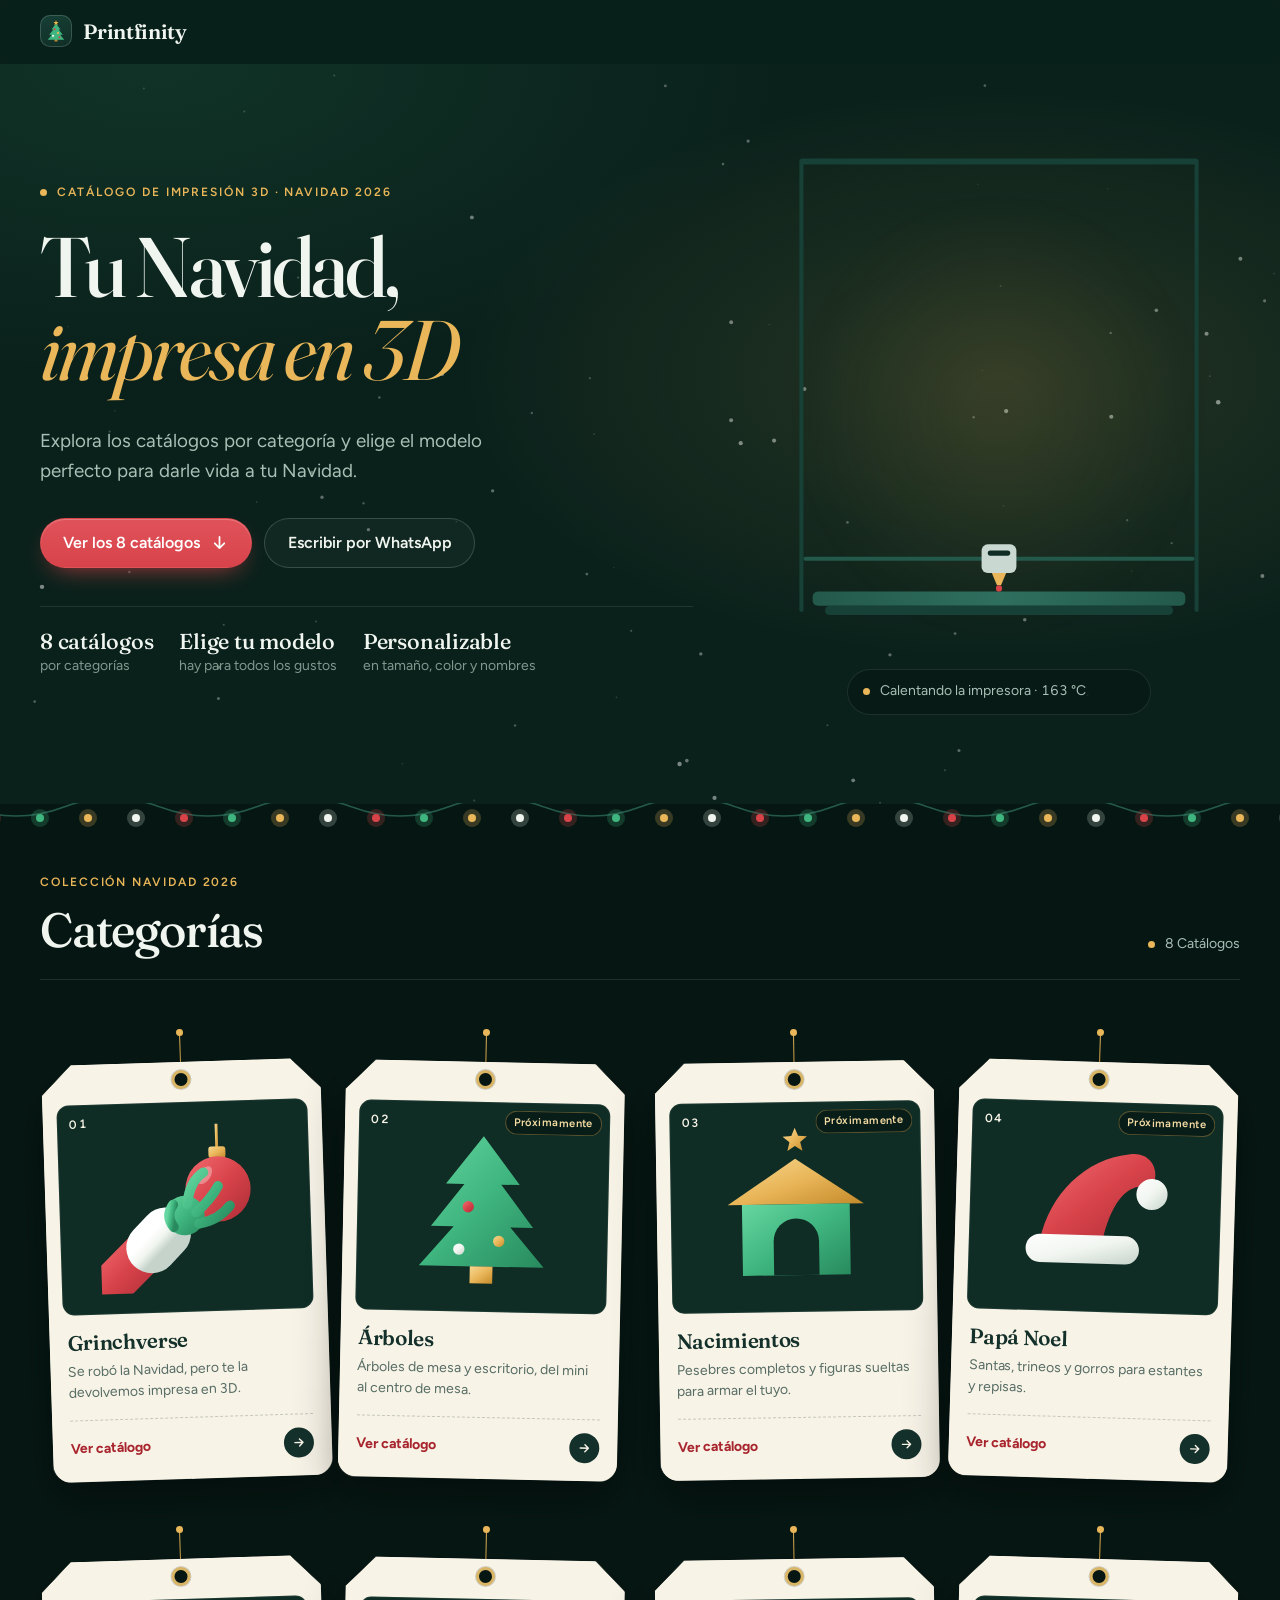
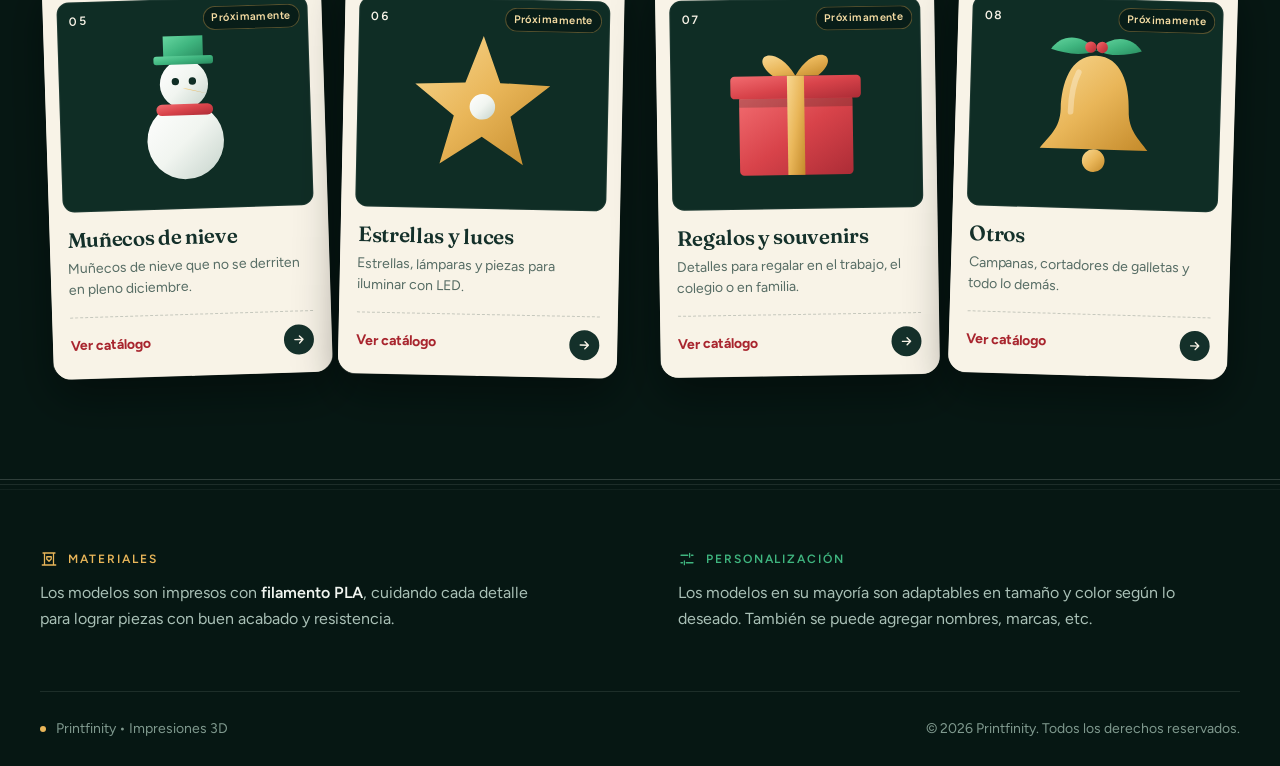
==== index.html @ e9f2b1a2 "Agrega la imagen para compartir el enlace Imagen de 1200x630 con el árbol impreso y "Catálogo 3D Nav" ====
<!DOCTYPE html>
<html lang="es">
<head>
<meta charset="utf-8">
<meta name="viewport" content="width=device-width, initial-scale=1">
<title>Printfinity · Catálogo 3D Navidad</title>
<meta name="description" content="Adornos, nacimientos y regalos navideños impresos en 3D. Explora los catálogos de Printfinity por categoría y cotiza por WhatsApp.">
<meta property="og:type" content="website">
<meta property="og:site_name" content="Printfinity">
<meta property="og:title" content="Printfinity · Catálogo 3D Navidad">
<meta property="og:description" content="Adornos, nacimientos y regalos navideños impresos en 3D. Mira los catálogos y cotiza por WhatsApp.">
<meta property="og:image" content="https://josecarlino.github.io/Printfinity-Navidad/assets/img/og-image.png">
<meta name="twitter:card" content="summary_large_image">
<meta name="theme-color" content="#0A211B">
<link rel="icon" href="assets/img/favicon.svg?v=2" type="image/svg+xml">
<link rel="preconnect" href="https://fonts.googleapis.com">
<link rel="preconnect" href="https://fonts.gstatic.com" crossorigin>
<link href="https://fonts.googleapis.com/css2?family=Figtree:wght@400;500;600;700&family=Fraunces:ital,opsz,wght@0,9..144,400..700;1,9..144,400..700&display=swap" rel="stylesheet">
<link rel="stylesheet" href="assets/css/styles.css?v=16">
</head>
<body>
<a class="skip" href="#catalogos">Saltar a los catálogos</a>

<header class="site-header" id="site-header">
  <div class="wrap">
    <a class="brand" href="index.html" aria-label="Printfinity, inicio">
      <span class="brand-mark"><svg viewBox="0 0 32 32" aria-hidden="true"><rect x="14" y="26.5" width="4" height="3.5" rx=".8" fill="#B98A35"/><path fill="#3FB57F" d="M16 6 22 14h-2.5l5.5 7h-3.5l5.5 6.5H5l5.5-6.5H7l5.5-7H10Z"/><circle cx="14.200" cy="13.600" r="1.400" fill="#D8434A"/><circle cx="18.600" cy="18.800" r="1.500" fill="#E9B659"/><circle cx="12" cy="22.400" r="1.500" fill="#F1F5F0"/><circle cx="20.600" cy="24.300" r="1.400" fill="#D8434A"/><polygon fill="#F2B544" points="16,1.600 16.880,3.990 19.420,4.090 17.430,5.660 18.120,8.110 16,6.700 13.880,8.110 14.570,5.660 12.580,4.090 15.120,3.990"/></svg></span>
      <span>Printfinity</span>
    </a>
  </div>
</header>

<main>
  <section class="hero">
    <canvas class="snow" id="snow" aria-hidden="true"></canvas>
    <div class="wrap hero-grid">
      <div class="hero-copy">
        <p class="eyebrow"><span class="dot"></span>Catálogo de Impresión 3D · Navidad 2026</p>
        <h1>Tu Navidad, <em>impresa en 3D</em></h1>
        <p class="lead">Explora los catálogos por categoría y elige el modelo perfecto para darle vida a tu Navidad.</p>
        <div class="actions">
          <a class="btn btn-primary" href="#catalogos"><span id="hero-cta">Ver los catálogos</span>
            <svg class="arrow" viewBox="0 0 24 24" aria-hidden="true"><path d="M12 5v14m-6-6 6 6 6-6" fill="none" stroke="currentColor" stroke-width="2.2" stroke-linecap="round" stroke-linejoin="round"/></svg>
          </a>
          <a class="btn btn-ghost" id="hero-whatsapp" href="#" target="_blank" rel="noopener">Escribir por WhatsApp</a>
        </div>
        <ul class="facts">
          <li><strong id="fact-count">8 catálogos</strong><span>por categorías</span></li>
          <li><strong>Elige tu modelo</strong><span>hay para todos los gustos</span></li>
          <li><strong>Personalizable</strong><span>en tamaño, color y nombres</span></li>
        </ul>
      </div>

      <figure class="printer" id="printer">
        <div class="printer-stage">
          <svg viewBox="0 0 420 500" aria-hidden="true" focusable="false">
            <defs>
              <clipPath id="print-clip"><rect id="print-mask" x="0" y="440" width="420" height="0"/></clipPath>
              <linearGradient id="bed" x1="0" x2="1"><stop offset="0" stop-color="#23594B"/><stop offset=".5" stop-color="#2F6F5E"/><stop offset="1" stop-color="#23594B"/></linearGradient>
            </defs>
            <!-- marco de la impresora -->
            <rect x="15" y="20" width="4" height="440" rx="2" fill="#174036"/>
            <rect x="401" y="20" width="4" height="440" rx="2" fill="#174036"/>
            <rect x="15" y="17" width="390" height="6" rx="3" fill="#174036"/>
            <!-- cama -->
            <rect x="28" y="440" width="364" height="14" rx="5" fill="url(#bed)"/>
            <rect x="40" y="454" width="340" height="9" rx="4.5" fill="#174036"/>
            <!-- pieza impresa -->
            <g clip-path="url(#print-clip)">
              <path d="M210 66 L290 172 H250 L322 272 H274 L352 382 H68 L146 272 H98 L170 172 H130 Z" fill="url(#pf-layers-green)"/>
              <rect x="186" y="382" width="48" height="58" fill="url(#pf-layers-gold)"/>
              <circle class="orn" cx="178" cy="214" r="11" fill="url(#pf-layers-red)"/>
              <circle class="orn" cx="246" cy="250" r="11" fill="url(#pf-layers-gold)"/>
              <circle class="orn" cx="150" cy="330" r="12" fill="url(#pf-layers-snow)"/>
              <circle class="orn" cx="268" cy="344" r="12" fill="url(#pf-layers-red)"/>
              <circle class="orn" cx="214" cy="306" r="10" fill="url(#pf-layers-gold)"/>
              <circle class="orn" cx="206" cy="146" r="9" fill="url(#pf-layers-snow)"/>
            </g>
            <!-- estrella final -->
            <polygon class="tree-star" fill="#E9B659" points="210,18 218.2,38.7 240.4,40.1 223.3,54.3 228.8,75.9 210,64 191.2,75.9 196.7,54.3 179.6,40.1 201.8,38.7"/>
            <!-- eje y cabezal -->
            <rect class="gantry" id="gantry" x="19" y="400" width="382" height="4" rx="2" fill="#23594B"/>
            <g class="nozzle" id="nozzle" transform="translate(210 440)">
              <rect x="-17" y="-46" width="34" height="28" rx="6" fill="#C9D9D1"/>
              <rect x="-11" y="-40" width="22" height="5" rx="2.5" fill="#0F2D25"/>
              <polygon points="-7,-18 7,-18 2,-6 -2,-6" fill="#E9B659"/>
              <circle cx="0" cy="-3" r="3" fill="#D8434A"/>
            </g>
          </svg>
        </div>
        <figcaption class="status">
          <span class="led"></span>
          <span id="print-status">Calentando la impresora…</span>
          <button class="replay" id="print-replay" type="button" aria-label="Volver a imprimir el árbol" title="Volver a imprimir" hidden>
            <svg viewBox="0 0 24 24" aria-hidden="true"><path d="M4 12a8 8 0 1 0 2.6-5.9M4 4v5h5" fill="none" stroke="currentColor" stroke-width="2.2" stroke-linecap="round" stroke-linejoin="round"/></svg>
          </button>
          <span class="bar" id="print-bar"></span>
        </figcaption>
      </figure>
    </div>
  </section>

  <section class="catalogs" id="catalogos" aria-labelledby="catalogos-title">
    <div class="garland" aria-hidden="true"></div>
    <div class="wrap">
      <div class="section-head">
        <div>
          <p class="eyebrow">Colección Navidad 2026</p>
          <h2 id="catalogos-title">Categorías</h2>
        </div>
        <p class="count"><span class="pulse"></span><span id="category-count">8 Catálogos</span></p>
      </div>
      <ul class="tags" id="category-grid"></ul>
    </div>
  </section>
</main>

<footer class="site-footer">
  <div class="wrap">
    <div class="footer-info">
      <div class="info">
        <p class="info-label">
          <svg viewBox="0 0 24 24" aria-hidden="true"><path d="M4 4h16M6 4v15m12-15v15M3 20h18M9 9h6v3l-3 3-3-3z" fill="none" stroke="currentColor" stroke-width="1.7" stroke-linecap="round" stroke-linejoin="round"/></svg>
          Materiales
        </p>
        <p>Los modelos son impresos con <strong>filamento PLA</strong>, cuidando cada detalle para lograr piezas con buen acabado y resistencia.</p>
      </div>
      <div class="info">
        <p class="info-label green">
          <svg viewBox="0 0 24 24" aria-hidden="true"><path d="M4 7h9m5 0h2M4 17h2m5 0h9M15.5 4.5v5M8.5 14.5v5" fill="none" stroke="currentColor" stroke-width="1.7" stroke-linecap="round"/></svg>
          Personalización
        </p>
        <p>Los modelos en su mayoría son adaptables en tamaño y color según lo deseado. También se puede agregar nombres, marcas, etc.</p>
      </div>
    </div>
    <div class="footer-base">
      <span>Printfinity • Impresiones 3D</span>
      <p>© 2026 Printfinity. Todos los derechos reservados.</p>
    </div>
  </div>
</footer>

<script src="assets/js/site-config.js?v=4"></script>
<script src="assets/js/categories.js?v=7"></script>
<script src="assets/js/art.js?v=12"></script>
<script src="assets/js/home.js?v=10"></script>
</body>
</html>
---- assets/css/styles.css ----
/* Printfinity Navidad: "capa por capa"
   Paleta: pino nocturno + papel de etiqueta + filamentos (rojo, verde, oro).
   Todos los colores y tipografías se cambian desde :root. */
:root {
  --night-950: #061713;
  --night-900: #0A211B;
  --night-800: #0F2D25;
  --night-700: #174036;
  --night-600: #23594B;
  --line: rgba(233, 242, 236, .10);
  --line-strong: rgba(233, 242, 236, .18);

  --snow: #F1F5F0;
  --snow-dim: #A9C0B6;
  --snow-mute: #7F998E;

  --paper: #F8F3E7;
  --paper-2: #EEE6D3;
  --ink: #14302A;
  --ink-soft: #566C64;

  --red: #D8434A;
  --red-deep: #A8252E;
  --green: #3FB57F;
  --gold: #E9B659;
  --gold-soft: #F6DDA4;
  --art-bg: var(--night-800);

  --font-display: "Fraunces", "Iowan Old Style", Georgia, serif;
  --font-body: "Figtree", "Segoe UI", system-ui, sans-serif;

  --step--2: .75rem;
  --step--1: .875rem;
  --step-0: 1rem;
  --step-1: 1.175rem;
  --step-2: 1.6rem;
  --step-3: 2.1rem;

  --wrap: 1200px;
  --gutter: clamp(1.15rem, 4vw, 2.5rem);
  --header-h: 64px;
  --ease-out: cubic-bezier(.2, .8, .2, 1);
  --ease-spring: cubic-bezier(.3, 1.45, .5, 1);
}

@view-transition { navigation: auto; }

*, *::before, *::after { box-sizing: border-box; }
html { scroll-behavior: smooth; scroll-padding-top: calc(var(--header-h) + 1rem); -webkit-text-size-adjust: 100%; }
body {
  margin: 0;
  min-height: 100vh;
  min-height: 100dvh;
  display: flex;
  flex-direction: column;
  background: var(--night-900);
  color: var(--snow);
  font-family: var(--font-body);
  font-size: var(--step-0);
  line-height: 1.6;
  -webkit-font-smoothing: antialiased;
  text-rendering: optimizeLegibility;
}
main { flex: 1; padding-top: var(--header-h); }
img, svg { display: block; max-width: 100%; }
a { color: inherit; }
h1, h2, h3, p { margin: 0; }
::selection { background: var(--gold); color: var(--night-950); }
:focus-visible { outline: 2px solid var(--gold); outline-offset: 3px; border-radius: 6px; }

.wrap { width: min(100% - 2 * var(--gutter), var(--wrap)); margin-inline: auto; }
.skip {
  position: fixed; left: 1rem; top: -4rem; z-index: 100;
  background: var(--gold); color: var(--night-950); font-weight: 700;
  padding: .6rem 1rem; border-radius: 10px; text-decoration: none; transition: top .2s;
}
.skip:focus { top: .75rem; }

.eyebrow {
  display: inline-flex; align-items: center; gap: .6rem;
  font-size: var(--step--2); font-weight: 600; letter-spacing: .16em; text-transform: uppercase;
  color: var(--gold);
}
.eyebrow .dot, .pulse {
  width: 7px; height: 7px; border-radius: 50%; background: var(--gold); flex: none;
  box-shadow: 0 0 0 0 rgba(233, 182, 89, .5); animation: pulse 2.4s ease-out infinite;
}
@keyframes pulse { to { box-shadow: 0 0 0 9px rgba(233, 182, 89, 0); } }

/* ---------- Cabecera ---------- */
.site-header {
  position: fixed; inset: 0 0 auto 0; z-index: 50; height: var(--header-h);
  background: rgba(10, 33, 27, .72);
  -webkit-backdrop-filter: blur(14px) saturate(1.3); backdrop-filter: blur(14px) saturate(1.3);
  border-bottom: 1px solid transparent;
  transition: border-color .3s, background-color .3s;
}
.site-header.scrolled { border-bottom-color: var(--line); background: rgba(6, 23, 19, .86); }
.site-header .wrap { height: 100%; display: flex; align-items: center; justify-content: space-between; }
.brand {
  display: inline-flex; align-items: center; gap: .7rem; text-decoration: none;
  font-family: var(--font-display); font-weight: 600; font-size: 1.3rem; letter-spacing: -.015em;
}
.brand-mark {
  width: 32px; height: 32px; display: grid; place-items: center; border-radius: 10px;
  background: linear-gradient(160deg, var(--night-700), var(--night-800));
  box-shadow: inset 0 0 0 1px var(--line-strong);
  transition: box-shadow .3s, transform .5s var(--ease-spring);
}
.brand-mark svg { width: 24px; height: 24px; }
.brand:hover .brand-mark { box-shadow: inset 0 0 0 1px rgba(233, 182, 89, .7), 0 0 18px rgba(233, 182, 89, .25); transform: rotate(-8deg) scale(1.06); }

/* ---------- Botones ---------- */
.btn {
  display: inline-flex; align-items: center; justify-content: center; gap: .6rem;
  min-height: 50px; padding: .8rem 1.4rem; border-radius: 999px;
  font: 600 var(--step-0)/1.1 var(--font-body); text-decoration: none; white-space: nowrap;
  border: 1px solid transparent; cursor: pointer;
  transition: transform .2s var(--ease-out), background-color .2s, border-color .2s, box-shadow .2s;
}
.btn:hover { transform: translateY(-2px); }
.btn:active { transform: translateY(0); }
.btn svg { width: 19px; height: 19px; flex: none; }
.btn-primary { background: linear-gradient(180deg, #E0525A, var(--red)); color: #fff; box-shadow: 0 10px 26px -12px rgba(216, 67, 74, .9), inset 0 1px 0 rgba(255, 255, 255, .22); }
.btn-primary:hover { background: linear-gradient(180deg, var(--red), var(--red-deep)); }
.btn-primary .arrow { transition: transform .2s var(--ease-out); }
.btn-primary:hover .arrow { transform: translateY(2px); }
.btn-ghost { border-color: var(--line-strong); color: var(--snow); background: rgba(255, 255, 255, .03); }
.btn-ghost:hover { border-color: rgba(233, 182, 89, .6); background: rgba(233, 182, 89, .07); }
.btn-whatsapp { background: var(--green); color: var(--night-950); box-shadow: 0 10px 26px -14px rgba(63, 181, 127, .9), inset 0 1px 0 rgba(255, 255, 255, .3); }
.btn-whatsapp:hover { background: #56C690; }

/* ---------- Portada ---------- */
.hero { position: relative; overflow: hidden; isolation: isolate; padding-block: clamp(2.5rem, 6vw, 5rem) clamp(3.5rem, 7vw, 6rem); }
.hero::before {
  content: ""; position: absolute; inset: 0; z-index: -2;
  background:
    radial-gradient(60% 55% at 78% 42%, rgba(233, 182, 89, .13), transparent 70%),
    radial-gradient(70% 60% at 12% 0%, rgba(63, 181, 127, .12), transparent 70%);
}
.snow { position: absolute; inset: 0; width: 100%; height: 100%; z-index: -1; pointer-events: none; }
.hero-grid { display: grid; grid-template-columns: 1.15fr .85fr; align-items: center; gap: clamp(2rem, 5vw, 4rem); }
.hero-copy > * { animation: rise .9s var(--ease-out) both; }
.hero-copy > :nth-child(2) { animation-delay: .08s; }
.hero-copy > :nth-child(3) { animation-delay: .16s; }
.hero-copy > :nth-child(4) { animation-delay: .24s; }
.hero-copy > :nth-child(5) { animation-delay: .32s; }
@keyframes rise { from { opacity: 0; transform: translateY(18px); } }

.hero h1 {
  margin: 1.4rem 0 1.5rem;
  font-family: var(--font-display); font-weight: 500;
  font-size: clamp(2.9rem, 6.6vw, 5.4rem); line-height: .98; letter-spacing: -.035em;
  font-variation-settings: "opsz" 144;
  text-wrap: balance;
}
/* Segunda línea del titular, en dorado liso. */
.hero h1 em {
  display: block; font-style: italic; font-weight: 400; letter-spacing: -.03em;
  padding: 0 .1em .12em 0;
  color: var(--gold);
}
.hero .lead { font-size: var(--step-1); line-height: 1.6; color: var(--snow-dim); max-width: 40ch; margin-bottom: 2rem; }
.hero .actions { display: flex; flex-wrap: wrap; gap: .75rem; }
.facts {
  list-style: none; margin: 2.4rem 0 0; padding: 1.4rem 0 0; border-top: 1px solid var(--line);
  display: flex; flex-wrap: wrap; gap: .9rem clamp(1rem, 2vw, 2.2rem);
}
.facts li { display: flex; flex-direction: column; gap: .1rem; }
.facts strong { font-family: var(--font-display); font-weight: 500; font-size: 1.35rem; line-height: 1.1; letter-spacing: -.01em; }
.facts span { font-size: var(--step--1); color: var(--snow-mute); }

.printer { position: relative; width: 100%; max-width: 430px; margin: 0; justify-self: center; animation: rise 1s .2s var(--ease-out) both; }
.printer-stage { position: relative; }
.printer-stage::before {
  content: ""; position: absolute; inset: 12% 4% 4%; z-index: -1; border-radius: 50%;
  background: radial-gradient(closest-side, rgba(233, 182, 89, .2), transparent);
  filter: blur(26px); opacity: .5; transition: opacity 1s;
}
.printer.done .printer-stage::before { opacity: 1; }
.printer svg { width: 100%; height: auto; overflow: visible; }
.printer .tree-star { opacity: 0; transform-origin: 210px 48px; transform: scale(.3) rotate(-40deg); transition: opacity .5s, transform .8s var(--ease-spring); }
.printer.done .tree-star { opacity: 1; transform: none; filter: drop-shadow(0 0 14px rgba(233, 182, 89, .75)); }
.printer .nozzle, .printer .gantry { transition: opacity .45s; }
.printer.done .nozzle, .printer.done .gantry { opacity: 0; }
.printer.done .orn { animation: twinkle .9s ease-in-out infinite alternate; }
.printer.done .orn:nth-of-type(2n) { animation-delay: -.45s; }
.printer.done .orn:nth-of-type(3n) { animation-delay: -1.2s; animation-duration: 1.2s; }
@keyframes twinkle { from { opacity: .22; } to { opacity: 1; } }
/* Calentando: luz ámbar y punta del cabezal encendiéndose */
.printer.heating .status .led { background: var(--gold); animation-duration: .4s; }
.printer.heating .nozzle circle { animation: heat .45s ease-in-out infinite alternate; }
@keyframes heat { from { r: 2.5px; opacity: .5; } to { r: 5px; opacity: 1; filter: drop-shadow(0 0 6px #FF7A4D); } }

.status {
  position: relative; overflow: hidden;
  display: flex; align-items: center; gap: .65rem;
  /* Tamaño fijo: no cambia entre calentar, imprimir y terminar. */
  width: 304px; max-width: calc(100vw - 2 * var(--gutter)); height: 46px; padding: 0 .5rem 0 1rem;
  left: 50%; transform: translateX(-50%); margin: 1rem 0 0; /* centrado aunque la impresora sea más angosta */
  white-space: nowrap; border-radius: 999px;
  background: rgba(6, 23, 19, .6); box-shadow: inset 0 0 0 1px var(--line);
  font-size: var(--step--1); color: var(--snow-dim); font-variant-numeric: tabular-nums;
}
.status .led { width: 7px; height: 7px; border-radius: 50%; background: var(--red); flex: none; animation: twinkle .7s ease-in-out infinite alternate; }
.printer.done .status .led { background: var(--green); animation: none; }
.status .bar { position: absolute; left: 0; bottom: 0; height: 2px; width: 0; background: linear-gradient(90deg, var(--green), var(--gold)); }
.printer.done .status .bar { opacity: 0; transition: opacity .6s; }
.status #print-status { flex: 1; min-width: 0; overflow: hidden; text-overflow: ellipsis; }
.replay {
  display: grid; place-items: center; width: 30px; height: 30px; flex: none; padding: 0;
  border: 0; border-radius: 50%; cursor: pointer; color: var(--snow);
  background: var(--night-700); transition: background-color .2s, transform .5s var(--ease-out);
}
.replay:hover { background: var(--night-600); transform: rotate(-180deg); }
.replay svg { width: 15px; height: 15px; }
/* Oculto pero ocupando su sitio, para que el cuadro no cambie de tamaño. */
.replay[hidden] { display: grid; visibility: hidden; }

/* ---------- Guirnalda de luces ---------- */
.garland {
  position: absolute; left: 0; right: 0; top: -1px; height: 28px; pointer-events: none;
  background: url("data:image/svg+xml,%3Csvg xmlns='http://www.w3.org/2000/svg' width='192' height='28'%3E%3Cpath d='M0 4Q48 22 96 4T192 4' fill='none' stroke='%2323594B' stroke-width='1.5'/%3E%3C/svg%3E") repeat-x center top / 192px 28px;
}
.garland::before, .garland::after { content: ""; position: absolute; inset: 0; animation: twinkle 1.3s ease-in-out infinite alternate; }
.garland::before { background: url("data:image/svg+xml,%3Csvg xmlns='http://www.w3.org/2000/svg' width='192' height='28'%3E%3Ccircle cx='24' cy='15' r='9' fill='%23D8434A' opacity='.22'/%3E%3Ccircle cx='24' cy='15' r='4' fill='%23D8434A'/%3E%3Ccircle cx='120' cy='15' r='9' fill='%23E9B659' opacity='.22'/%3E%3Ccircle cx='120' cy='15' r='4' fill='%23E9B659'/%3E%3C/svg%3E") repeat-x center top / 192px 28px; }
.garland::after { animation-delay: -1.3s; animation-direction: alternate-reverse; background: url("data:image/svg+xml,%3Csvg xmlns='http://www.w3.org/2000/svg' width='192' height='28'%3E%3Ccircle cx='72' cy='15' r='9' fill='%233FB57F' opacity='.22'/%3E%3Ccircle cx='72' cy='15' r='4' fill='%233FB57F'/%3E%3Ccircle cx='168' cy='15' r='9' fill='%23F1F5F0' opacity='.2'/%3E%3Ccircle cx='168' cy='15' r='4' fill='%23F1F5F0'/%3E%3C/svg%3E") repeat-x center top / 192px 28px; }

/* ---------- Catálogos (etiquetas de regalo) ---------- */
.catalogs { position: relative; background: var(--night-950); padding-block: clamp(3rem, 5vw, 4rem) clamp(4.5rem, 8vw, 7rem); }
.section-head {
  display: flex; flex-wrap: wrap; align-items: end; justify-content: space-between; gap: 1rem 2rem;
  padding-bottom: 1.5rem; margin-bottom: clamp(2.2rem, 4vw, 3.2rem); border-bottom: 1px solid var(--line);
}
.section-head h2, .band h2, .others h2 { font-family: var(--font-display); font-weight: 500; letter-spacing: -.025em; line-height: 1.05; }
.section-head h2 { margin-top: .7rem; font-size: clamp(2rem, 4.4vw, 3rem); }
.section-head h2 em { font-style: italic; font-weight: 400; color: var(--gold); }
.count { display: inline-flex; align-items: center; gap: .6rem; font-size: var(--step--1); color: var(--snow-dim); }

.tags { list-style: none; margin: 0; padding: 0; display: grid; grid-template-columns: repeat(4, minmax(0, 1fr)); gap: 3.2rem 1.75rem; }
.tags > li { display: flex; }
.reveal { opacity: 0; transform: translateY(26px); transition: opacity .7s var(--ease-out), transform .7s var(--ease-out); transition-delay: calc(var(--i, 0) * 70ms); }
.reveal.in { opacity: 1; transform: none; }

@property --tilt { syntax: "<angle>"; inherits: false; initial-value: 0deg; }
@property --drop { syntax: "<length>"; inherits: false; initial-value: 0px; }
@property --zoom { syntax: "<number>"; inherits: false; initial-value: 1; }
@property --nudge { syntax: "<length>"; inherits: false; initial-value: 0px; }
@property --sy { syntax: "<length>"; inherits: false; initial-value: 18px; }
@property --sb { syntax: "<length>"; inherits: false; initial-value: 22px; }
@property --sa { syntax: "<number>"; inherits: false; initial-value: .38; }
.tag {
  position: relative; display: flex; flex-direction: column; width: 100%;
  padding-top: 30px; text-decoration: none; color: var(--ink);
  transform-origin: 50% 0; transform: translateY(var(--drop)) rotate(var(--tilt));
  /* Se animan las variables y no "transform": así el navegador redibuja el texto en cada
     cuadro y las letras se mantienen nítidas mientras la etiqueta se endereza. */
  transition: --tilt .5s var(--ease-spring), --drop .5s var(--ease-spring);
}
.tags > li:nth-child(4n+1) .tag { --tilt: -1.8deg; }
.tags > li:nth-child(4n+2) .tag { --tilt: 1.2deg; }
.tags > li:nth-child(4n+3) .tag { --tilt: -.9deg; }
.tags > li:nth-child(4n+4) .tag { --tilt: 1.7deg; }
.tags > li:nth-child(n) .tag:hover, .tags > li:nth-child(n) .tag:focus-visible { --tilt: 0deg; --drop: 6px; }
.tag:hover .tag-body::after, .tag:focus-visible .tag-body::after { --sy: 28px; --sb: 30px; --sa: .5; }
.tag:focus-visible { outline-offset: 8px; border-radius: 16px; }
/* Hilo dorado y nudo */
.tag::before { content: ""; position: absolute; top: 0; left: 50%; width: 1.5px; height: 46px; margin-left: -.75px; background: linear-gradient(var(--gold), #B98A35); }
.tag::after { content: ""; position: absolute; top: -3px; left: 50%; width: 7px; height: 7px; margin-left: -3.5px; border-radius: 50%; background: var(--gold); }
.tag-body {
  position: relative; flex: 1; display: flex; flex-direction: column;
  padding: 2.5rem .9rem 1.1rem; border-radius: 0 0 18px 18px;
  background:
    linear-gradient(135deg, transparent 21px, var(--paper) 21.5px) left / 50.5% 100% no-repeat,
    linear-gradient(225deg, transparent 21px, var(--paper) 21.5px) right / 50.5% 100% no-repeat;
}
/* Sombra: va en una copia de la silueta detrás de la etiqueta. Si el filtro estuviera en la
   etiqueta misma, el navegador la convertiría en imagen y el texto inclinado se vería borroso. */
.tag-body::after {
  content: ""; position: absolute; inset: 0; z-index: -1; border-radius: inherit; background: inherit;
  filter: drop-shadow(0 var(--sy) var(--sb) rgba(0, 0, 0, var(--sa))); transition: --sy .4s, --sb .4s, --sa .4s;
}
/* Ojal */
.tag-body::before {
  content: ""; position: absolute; top: 11px; left: 50%; width: 13px; height: 13px; margin-left: -6.5px; border-radius: 50%;
  background: var(--night-950); box-shadow: 0 0 0 3px #D9B565, 0 0 0 4px rgba(20, 48, 42, .18);
}
.tag-art {
  position: relative; display: grid; place-items: center; overflow: hidden;
  aspect-ratio: 1 / .84; border-radius: 12px; background: var(--art-bg);
  box-shadow: inset 0 0 0 1px rgba(255, 255, 255, .06);
}
.tag-art .art { width: 68%; height: auto; transform: scale(var(--zoom)); transition: --zoom .6s var(--ease-spring); }
.tag-art .cover-img { width: 100%; height: 100%; object-fit: cover; transform: scale(var(--zoom)); transition: --zoom .6s var(--ease-out); }
.tag:hover .tag-art .art, .tag:hover .tag-art .cover-img { --zoom: 1.07; }
.tag-num { position: absolute; top: .6rem; left: .75rem; font-size: var(--step--2); font-weight: 600; letter-spacing: .1em; color: var(--paper); font-variant-numeric: tabular-nums; }
.badge {
  position: absolute; top: .5rem; right: .5rem; padding: .2rem .55rem; border-radius: 999px;
  font-size: .6875rem; font-weight: 600; letter-spacing: .04em;
  color: var(--gold-soft); background: rgba(6, 23, 19, .7); box-shadow: inset 0 0 0 1px rgba(233, 182, 89, .35);
}
.tag h3 { margin: 1rem .2rem .35rem; font-family: var(--font-display); font-weight: 600; font-size: 1.3rem; line-height: 1.15; letter-spacing: -.015em; }
.tag p { margin: 0 .2rem 1.1rem; font-size: var(--step--1); line-height: 1.5; color: var(--ink-soft); }
.go {
  margin: auto .2rem 0; padding-top: .8rem; border-top: 1px dashed rgba(20, 48, 42, .22);
  display: flex; align-items: center; justify-content: space-between; gap: .5rem;
  font-size: var(--step--1); font-weight: 700; color: var(--red-deep);
}
.go i { display: grid; place-items: center; width: 30px; height: 30px; border-radius: 50%; background: var(--ink); color: var(--paper); transform: translateX(var(--nudge)); transition: background-color .25s, --nudge .35s var(--ease-out); }
.go svg { width: 14px; height: 14px; }
.tag:hover .go i { background: var(--red); --nudge: 3px; }

/* ---------- Página de catálogo ---------- */
.cat-hero { position: relative; isolation: isolate; padding-block: clamp(1.4rem, 2.6vw, 2rem) clamp(1.1rem, 2vw, 1.5rem); }
.cat-hero::before { content: ""; position: absolute; inset: 0; z-index: -1; background: radial-gradient(55% 90% at 85% 0%, rgba(233, 182, 89, .1), transparent 70%), radial-gradient(60% 90% at 5% 0%, rgba(63, 181, 127, .1), transparent 70%); }
.back {
  display: inline-flex; align-items: center; gap: .5rem; min-height: 40px; flex: none; padding: .3rem .95rem .3rem .6rem;
  border-radius: 999px; box-shadow: inset 0 0 0 1px var(--line); text-decoration: none;
  color: var(--snow-dim); font-weight: 600; font-size: var(--step--1); transition: color .2s, box-shadow .2s;
}
.back:hover { color: var(--snow); box-shadow: inset 0 0 0 1px rgba(233, 182, 89, .55); }
.back svg { width: 16px; height: 16px; transition: transform .25s var(--ease-out); }
.back:hover svg { transform: translateX(-3px); }
.cat-intro { display: flex; flex-wrap: wrap; align-items: flex-end; justify-content: space-between; gap: .9rem 2rem; }
.cat-intro h1 { margin: 0 0 .4rem; font-family: var(--font-display); font-weight: 500; font-size: clamp(1.6rem, 3vw, 2.1rem); line-height: 1.1; letter-spacing: -.02em; text-wrap: balance; }
.cat-intro h1 em { font-style: italic; font-weight: 400; color: var(--gold); }
.cat-intro p { color: var(--snow-dim); font-size: var(--step-0); max-width: 60ch; }

.viewer { padding-bottom: clamp(2.5rem, 5vw, 4rem); }
.frame {
  --art-bg: var(--night-800);
  position: relative; overflow: hidden; border-radius: 20px; background: var(--night-800);
  box-shadow: 0 0 0 1px var(--line-strong), 0 40px 80px -40px rgba(0, 0, 0, .8);
}
.frame iframe { position: absolute; inset: 0; width: 100%; height: 100%; border: 0; }
.frame .loading {
  position: absolute; inset: 0; z-index: 1; display: grid; place-items: center;
  color: var(--snow-dim); font-weight: 600; font-size: var(--step--1);
  background: repeating-linear-gradient(to top, var(--night-700) 0 3px, transparent 3px 6px) bottom / 100% 0 no-repeat, var(--night-800);
  animation: fill-layers 2.4s steps(40) infinite; transition: opacity .3s;
}
.frame .loading span { padding: .5rem 1rem; border-radius: 999px; background: rgba(6, 23, 19, .8); }
@keyframes fill-layers { to { background-size: 100% 100%, auto; } }
.frame.is-empty { aspect-ratio: auto !important; min-height: clamp(340px, 46vw, 540px); display: grid; place-items: center; background: radial-gradient(60% 70% at 50% 40%, var(--night-700), var(--night-800)); }
.frame.is-empty::before { content: ""; position: absolute; inset: 0; background: repeating-linear-gradient(to bottom, rgba(255, 255, 255, .03) 0 1px, transparent 1px 7px); }
.frame.is-empty { --art-bg: #133A30; }
.empty { position: relative; display: grid; justify-items: center; gap: .7rem; text-align: center; padding: 2.5rem 1.5rem; }
.empty .art { width: 104px; margin-bottom: .4rem; }
.empty strong { font-family: var(--font-display); font-weight: 500; font-size: var(--step-2); line-height: 1.1; letter-spacing: -.02em; }
.empty span { color: var(--snow-dim); max-width: 40ch; }
.credit { margin-top: .9rem; font-size: var(--step--1); color: var(--snow-mute); }
.credit a { color: var(--snow-dim); text-underline-offset: 3px; }
.credit a:hover { color: var(--gold); }

.band {
  margin-top: clamp(1.75rem, 4vw, 2.75rem); padding: clamp(.95rem, 1.8vw, 1.2rem) clamp(1.1rem, 2.4vw, 1.6rem);
  display: flex; flex-wrap: wrap; align-items: center; justify-content: space-between; gap: 1.25rem 2rem;
  border-radius: 16px; background: linear-gradient(120deg, rgba(23, 64, 54, .75), rgba(15, 45, 37, .75));
  box-shadow: inset 0 0 0 1px var(--line);
}
.band > div { flex: 1 1 320px; }
.band h2 { font-size: 1.25rem; margin-bottom: .25rem; }
.band p { color: var(--snow-dim); font-size: var(--step--1); }
.band .btn { min-height: 42px; padding: .55rem 1.1rem; font-size: var(--step--1); }
.band .btn svg { width: 17px; height: 17px; }

.others { position: relative; background: var(--night-950); padding-block: clamp(4rem, 7vw, 5.5rem) clamp(3.5rem, 6vw, 5rem); }
.others h2 { display: flex; align-items: center; gap: .7rem; font-size: clamp(1.6rem, 3.2vw, 2.1rem); margin-bottom: 2.2rem; }
.mini-tags { grid-template-columns: repeat(7, minmax(0, 1fr)); gap: 2rem 1rem; }
.mini-tags .tag { padding-top: 22px; }
.mini-tags .tag .tag-body::after { --sy: 12px; --sb: 14px; --sa: .4; }
.mini-tags .tag::before { height: 32px; }
.mini-tags .tag-body { padding: 1.75rem .55rem .85rem; border-radius: 0 0 14px 14px; background: linear-gradient(135deg, transparent 15px, var(--paper) 15.5px) left / 50.5% 100% no-repeat, linear-gradient(225deg, transparent 15px, var(--paper) 15.5px) right / 50.5% 100% no-repeat; }
.mini-tags .tag-body::before { top: 7px; width: 9px; height: 9px; margin-left: -4.5px; box-shadow: 0 0 0 2px #D9B565; }
.mini-tags .tag-art { border-radius: 9px; aspect-ratio: 1; }
.mini-tags h3 { margin: .65rem 0 0; font-size: .95rem; text-align: center; text-wrap: balance; }

.not-found { padding-block: clamp(4rem, 10vw, 7rem); text-align: center; }
.not-found h1 { font-family: var(--font-display); font-weight: 500; font-size: clamp(2rem, 5vw, 3rem); letter-spacing: -.025em; margin-bottom: .8rem; }
.not-found p { color: var(--snow-dim); margin: 0 auto 1.8rem; max-width: 44ch; }

/* ---------- Pie ---------- */
.site-footer { position: relative; background: var(--night-950); color: var(--snow-dim); }
/* Tres capas de filamento como remate superior */
.site-footer::before {
  content: ""; display: block; height: 11px;
  background: linear-gradient(var(--line-strong), var(--line-strong)) 0 0 / 100% 1px no-repeat, linear-gradient(var(--line), var(--line)) 0 5px / 100% 1px no-repeat, linear-gradient(rgba(233, 242, 236, .05), rgba(233, 242, 236, .05)) 0 10px / 100% 1px no-repeat;
}
.footer-info { display: grid; grid-template-columns: repeat(2, minmax(0, 1fr)); gap: 2rem clamp(2rem, 6vw, 5rem); padding-block: clamp(2.5rem, 5vw, 3.75rem); border-bottom: 1px solid var(--line); }
.info-label { display: flex; align-items: center; gap: .6rem; margin-bottom: .7rem; font-size: var(--step--2); font-weight: 600; letter-spacing: .16em; text-transform: uppercase; color: var(--gold); }
.info-label.green { color: var(--green); }
.info-label svg { width: 18px; height: 18px; }
.info p:last-child { max-width: 52ch; }
.info strong { color: var(--snow); font-weight: 600; }
.footer-base { display: flex; flex-wrap: wrap; align-items: center; justify-content: space-between; gap: .6rem 2rem; padding-block: 1.6rem; font-size: var(--step--1); color: var(--snow-mute); }
.site-footer.slim .footer-base { padding-block: 2.4rem; }
.footer-base span { display: inline-flex; align-items: center; gap: .6rem; }
.footer-base span::before { content: ""; width: 6px; height: 6px; border-radius: 50%; background: var(--gold); }

/* ---------- Responsivo ---------- */
@media (max-width: 1080px) {
  /* "Otros catálogos" pasa a carrusel deslizable */
  .mini-tags {
    display: flex; gap: 1rem; overflow-x: auto; scroll-snap-type: x proximity; scrollbar-width: none;
    margin-inline: calc(-1 * var(--gutter)); padding: .5rem var(--gutter) 2rem; scroll-padding-inline: var(--gutter);
  }
  .mini-tags::-webkit-scrollbar { display: none; }
  .mini-tags > li { flex: 0 0 142px; scroll-snap-align: start; }
}
@media (max-width: 900px) {
  .hero-grid { grid-template-columns: 1fr; }
  .printer { max-width: 320px; }
  .tags:not(.mini-tags) { grid-template-columns: repeat(2, minmax(0, 1fr)); gap: 2.8rem 1.1rem; }
  .tags > li:nth-child(odd) .tag { --tilt: -1.4deg; }
  .tags > li:nth-child(even) .tag { --tilt: 1.2deg; }
}
@media (max-width: 600px) {
  .hero .actions .btn { flex: 1 1 100%; }
  .eyebrow { letter-spacing: .1em; }
  .facts { display: grid; grid-template-columns: auto auto auto; justify-content: space-between; gap: 1rem .9rem; margin-top: 2rem; }
  .facts strong { font-size: 1rem; white-space: nowrap; }
  .facts span { max-width: 13ch; }
  .facts span { font-size: var(--step--2); line-height: 1.4; }
  .printer { max-width: 270px; }
  .tags:not(.mini-tags) .tag-body { padding: 2.3rem .65rem .85rem; }
  .tags:not(.mini-tags) .tag p { display: none; }
  .tags:not(.mini-tags) .tag h3 { font-size: 1.08rem; margin-bottom: .8rem; }
  .go { font-size: .8125rem; }
  .go i { width: 26px; height: 26px; }
  .badge { font-size: .625rem; padding: .15rem .45rem; }
  .band .btn { width: 100%; }
  .frame { border-radius: 14px; }
  .footer-info { grid-template-columns: 1fr; }
  .footer-base { flex-direction: column; text-align: center; }
}
@media (prefers-reduced-motion: reduce) {
  /* Con "reducir movimiento" se quitan los desplazamientos; la nieve, las luces y la
     impresión del árbol se mantienen porque son suaves y parte del diseño. */
  html { scroll-behavior: auto; }
  .hero-copy > *, .printer { animation: none; }
  .reveal { opacity: 1; transform: none; transition: none; }
  .tag, .tag-body::after, .btn, .tag-art .art, .tag-art .cover-img { transition: none; }
  @view-transition { navigation: none; }
}
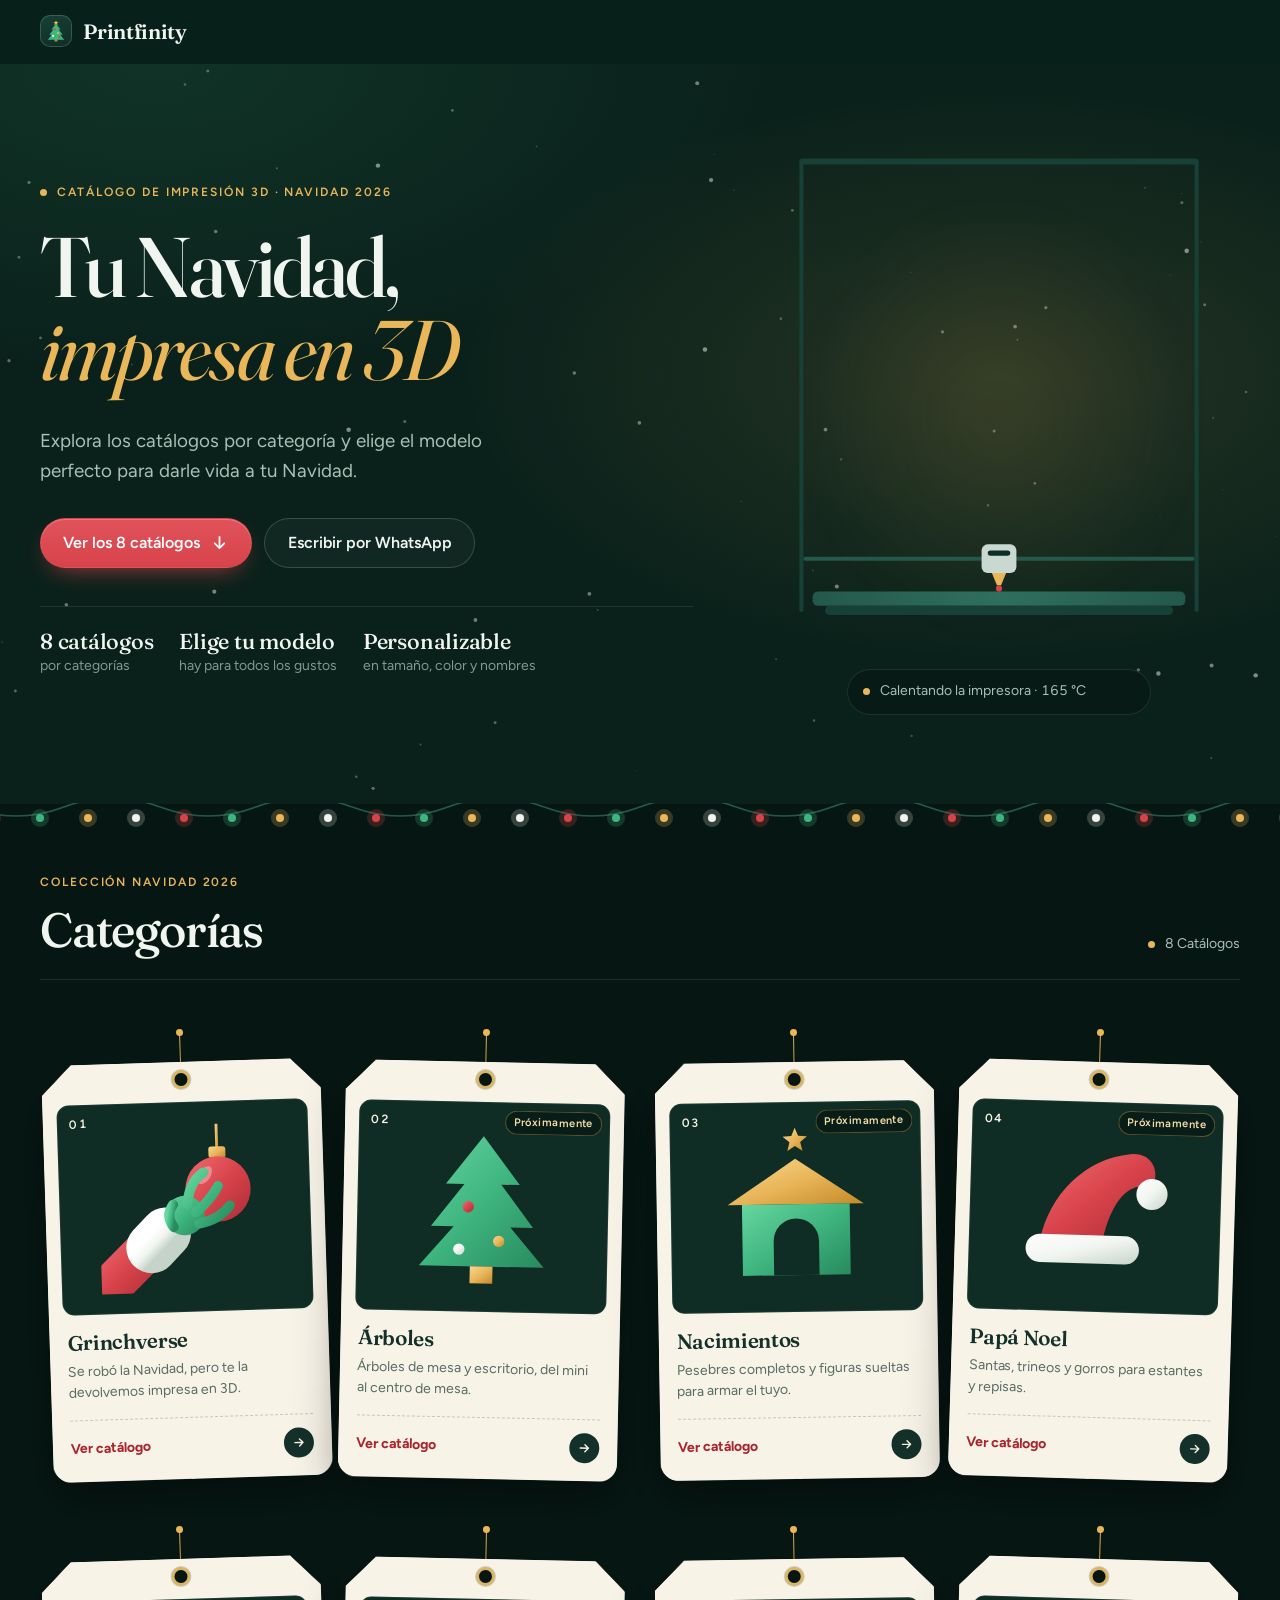
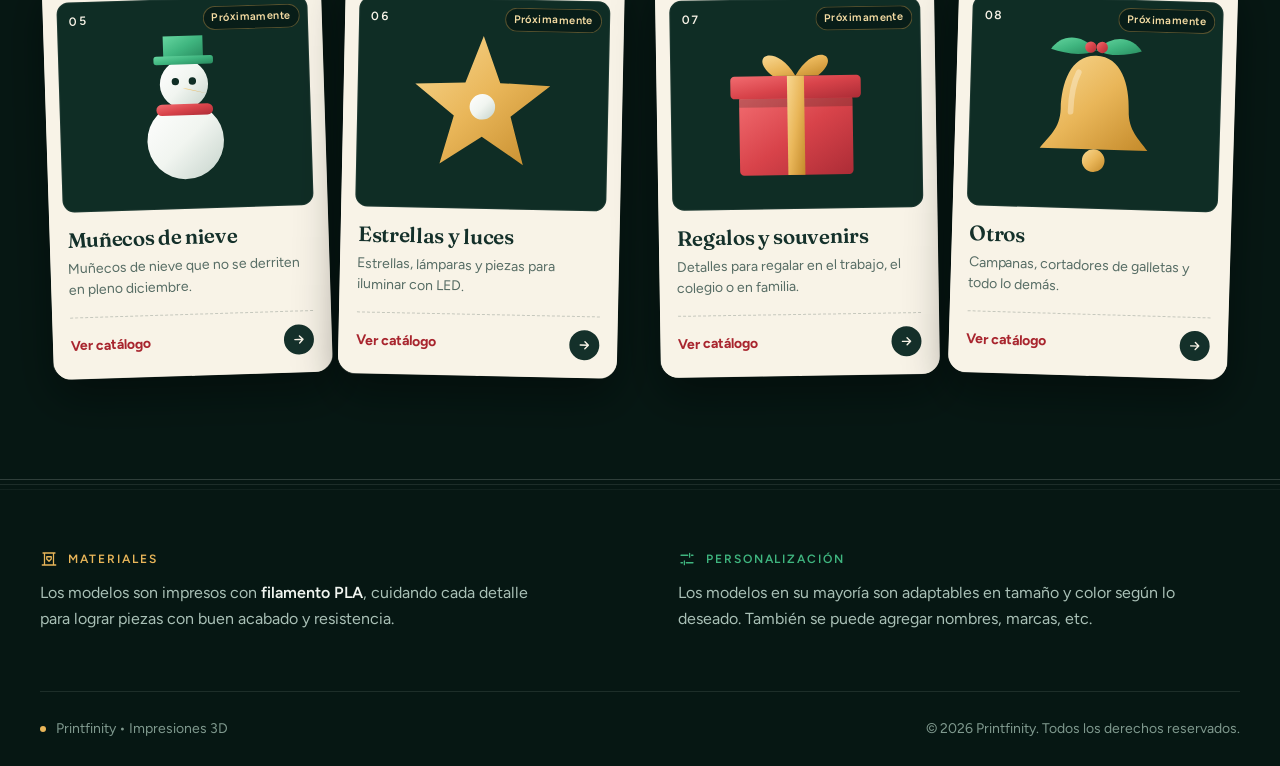
==== commit ccd6f506: "Quita el crédito de Canva bajo el visor del catálogo Co-Authored-By: Claude Opus 5.5 <noreply@anthro" ====
--- a/index.html
+++ b/index.html
@@ -16,7 +16,7 @@
 <link rel="preconnect" href="https://fonts.googleapis.com">
 <link rel="preconnect" href="https://fonts.gstatic.com" crossorigin>
 <link href="https://fonts.googleapis.com/css2?family=Figtree:wght@400;500;600;700&family=Fraunces:ital,opsz,wght@0,9..144,400..700;1,9..144,400..700&display=swap" rel="stylesheet">
-<link rel="stylesheet" href="assets/css/styles.css?v=16">
+<link rel="stylesheet" href="assets/css/styles.css?v=17">
 </head>
 <body>
 <a class="skip" href="#catalogos">Saltar a los catálogos</a>
--- a/assets/css/styles.css
+++ b/assets/css/styles.css
@@ -348,9 +348,6 @@
 .empty .art { width: 104px; margin-bottom: .4rem; }
 .empty strong { font-family: var(--font-display); font-weight: 500; font-size: var(--step-2); line-height: 1.1; letter-spacing: -.02em; }
 .empty span { color: var(--snow-dim); max-width: 40ch; }
-.credit { margin-top: .9rem; font-size: var(--step--1); color: var(--snow-mute); }
-.credit a { color: var(--snow-dim); text-underline-offset: 3px; }
-.credit a:hover { color: var(--gold); }
 
 .band {
   margin-top: clamp(1.75rem, 4vw, 2.75rem); padding: clamp(.95rem, 1.8vw, 1.2rem) clamp(1.1rem, 2.4vw, 1.6rem);
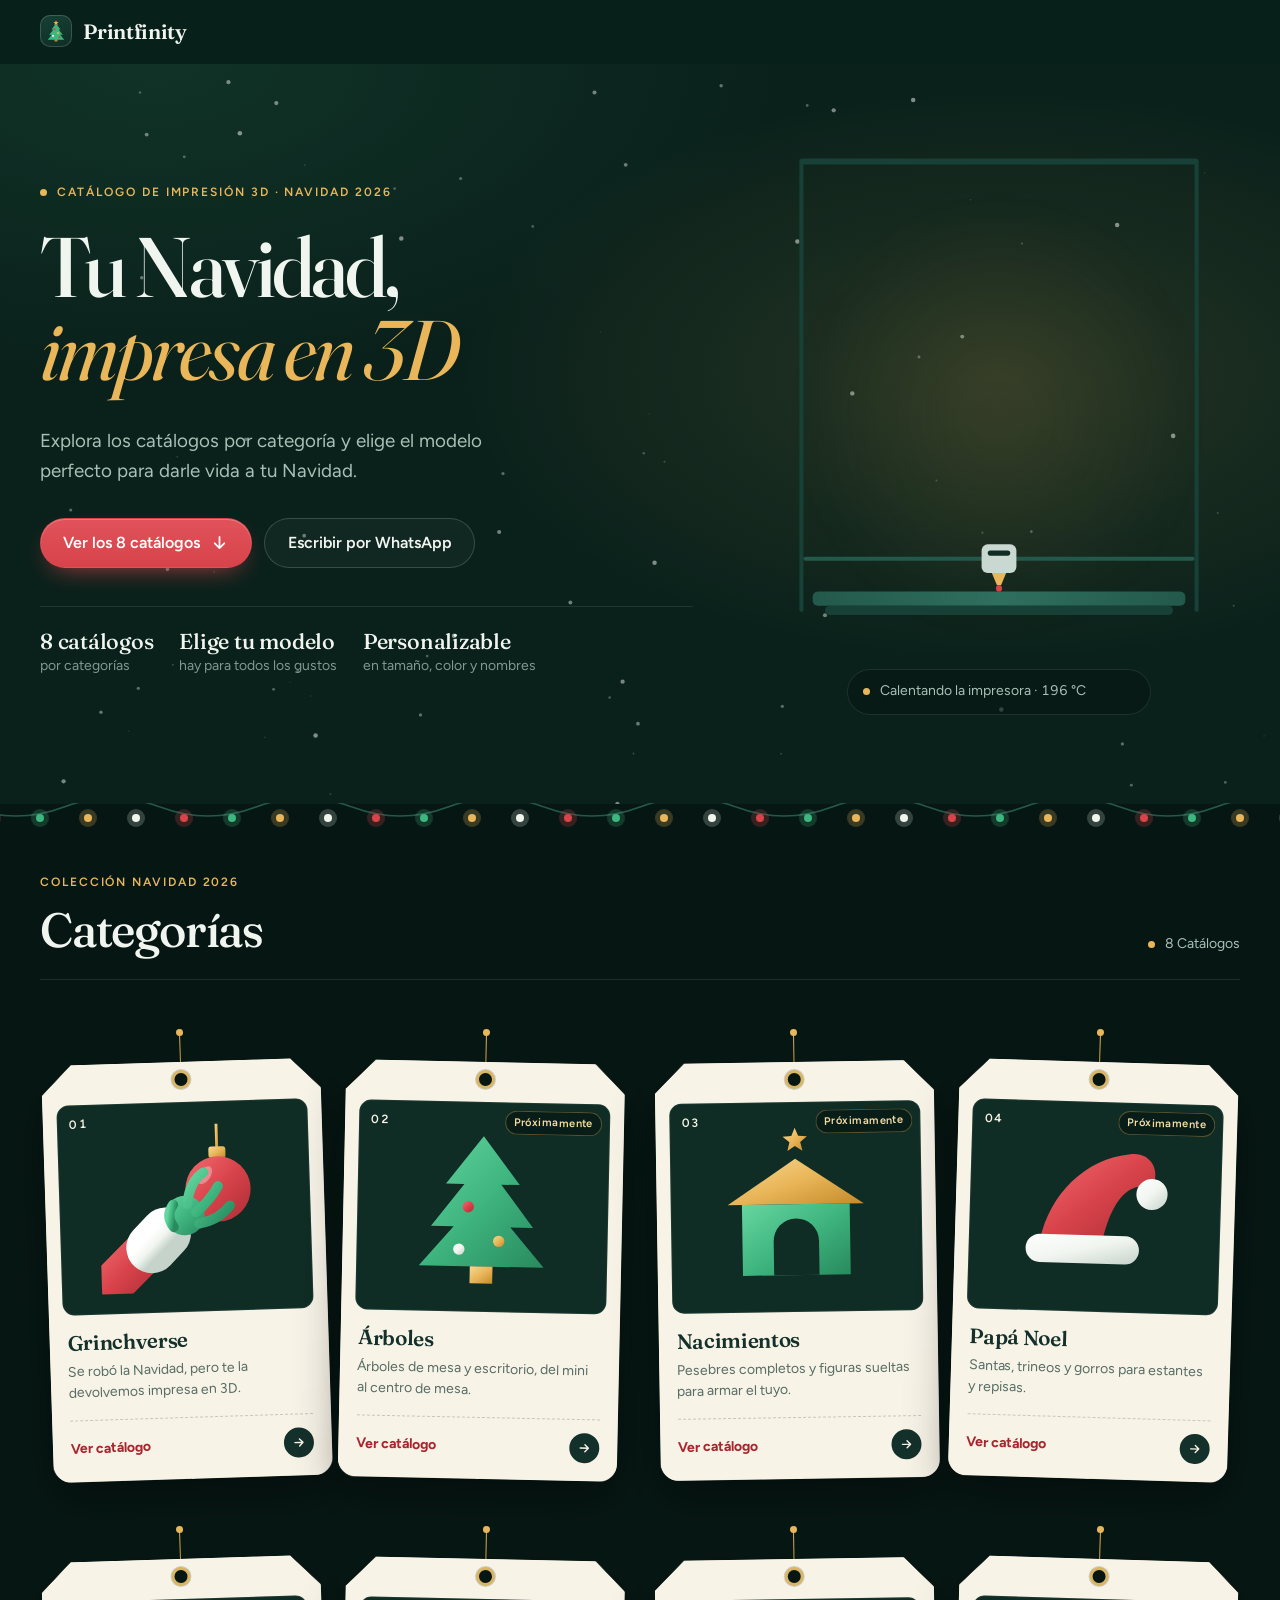
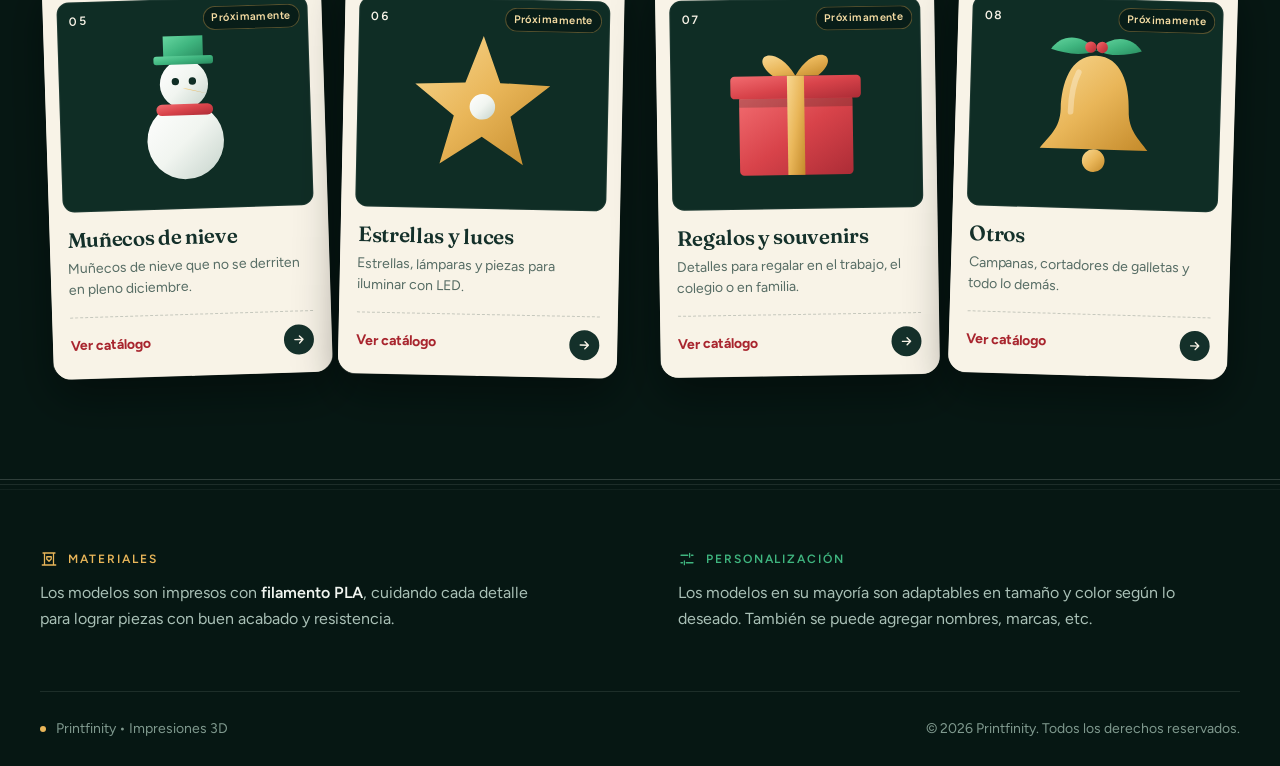
==== commit f538bf8e: "Quita la descripción bajo el título de Grinchverse Co-Authored-By: Claude Opus 5.5 <noreply@anthropi" ====
--- a/index.html
+++ b/index.html
@@ -141,7 +141,7 @@
 </footer>
 
 <script src="assets/js/site-config.js?v=4"></script>
-<script src="assets/js/categories.js?v=7"></script>
+<script src="assets/js/categories.js?v=8"></script>
 <script src="assets/js/art.js?v=12"></script>
 <script src="assets/js/home.js?v=10"></script>
 </body>
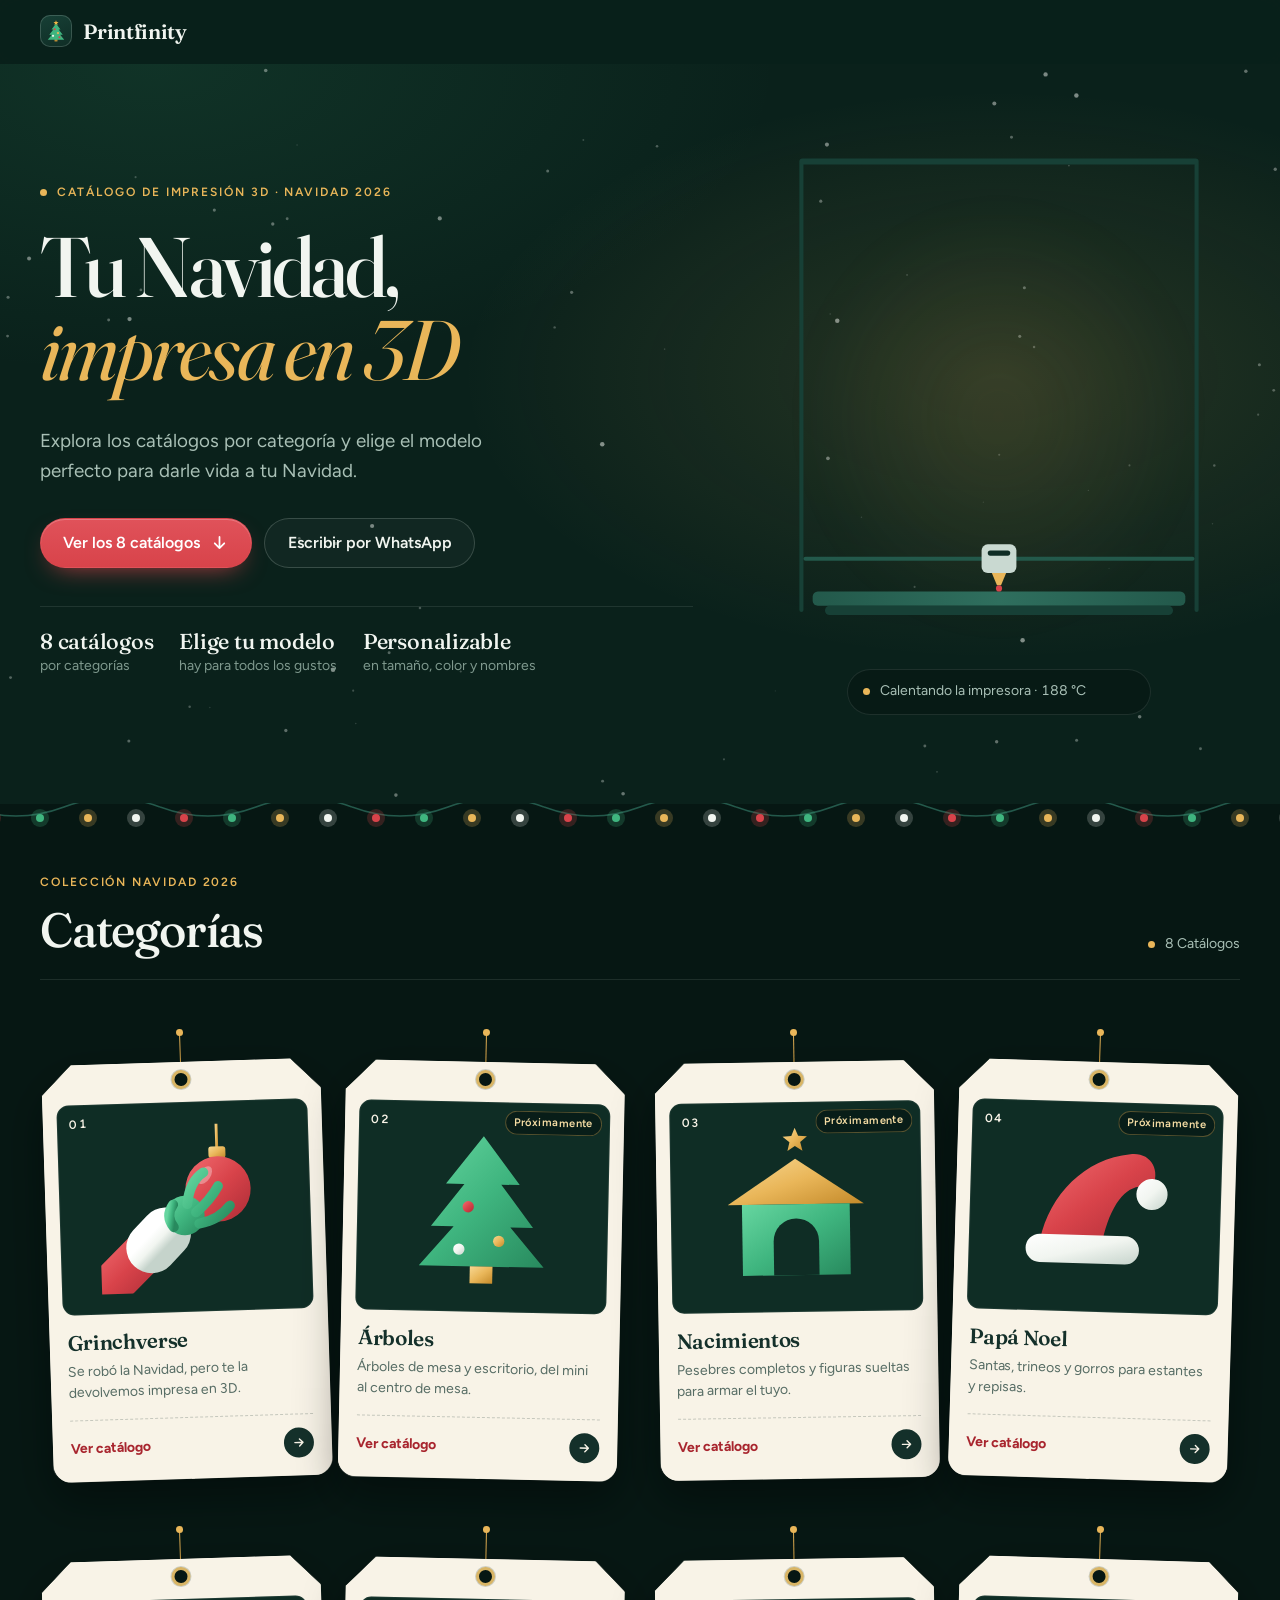
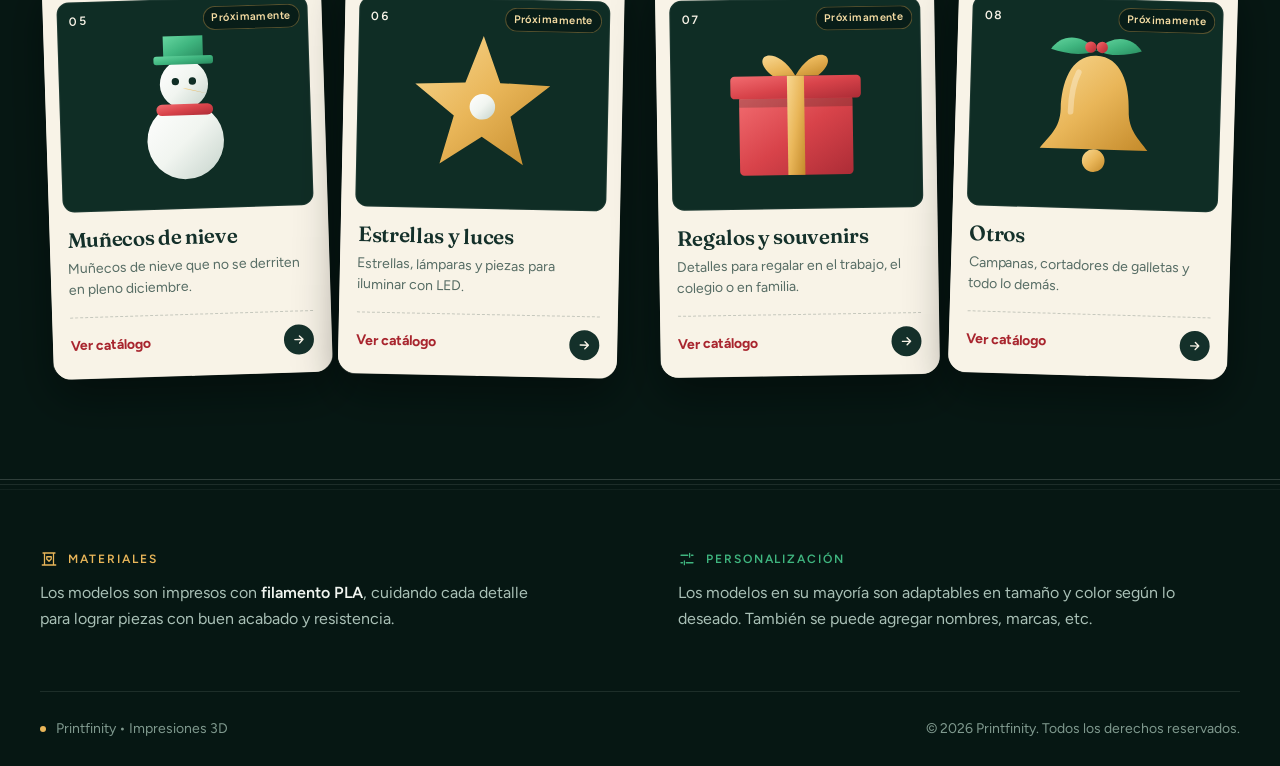
==== commit 4fcadc4b: "Quita la descripción bajo el título en todos los catálogos Co-Authored-By: Claude Opus 5.5 <noreply@" ====
--- a/index.html
+++ b/index.html
@@ -16,7 +16,7 @@
 <link rel="preconnect" href="https://fonts.googleapis.com">
 <link rel="preconnect" href="https://fonts.gstatic.com" crossorigin>
 <link href="https://fonts.googleapis.com/css2?family=Figtree:wght@400;500;600;700&family=Fraunces:ital,opsz,wght@0,9..144,400..700;1,9..144,400..700&display=swap" rel="stylesheet">
-<link rel="stylesheet" href="assets/css/styles.css?v=17">
+<link rel="stylesheet" href="assets/css/styles.css?v=18">
 </head>
 <body>
 <a class="skip" href="#catalogos">Saltar a los catálogos</a>
@@ -141,7 +141,7 @@
 </footer>
 
 <script src="assets/js/site-config.js?v=4"></script>
-<script src="assets/js/categories.js?v=8"></script>
+<script src="assets/js/categories.js?v=9"></script>
 <script src="assets/js/art.js?v=12"></script>
 <script src="assets/js/home.js?v=10"></script>
 </body>
--- a/assets/css/styles.css
+++ b/assets/css/styles.css
@@ -324,7 +324,6 @@
 .cat-intro { display: flex; flex-wrap: wrap; align-items: flex-end; justify-content: space-between; gap: .9rem 2rem; }
 .cat-intro h1 { margin: 0 0 .4rem; font-family: var(--font-display); font-weight: 500; font-size: clamp(1.6rem, 3vw, 2.1rem); line-height: 1.1; letter-spacing: -.02em; text-wrap: balance; }
 .cat-intro h1 em { font-style: italic; font-weight: 400; color: var(--gold); }
-.cat-intro p { color: var(--snow-dim); font-size: var(--step-0); max-width: 60ch; }
 
 .viewer { padding-bottom: clamp(2.5rem, 5vw, 4rem); }
 .frame {
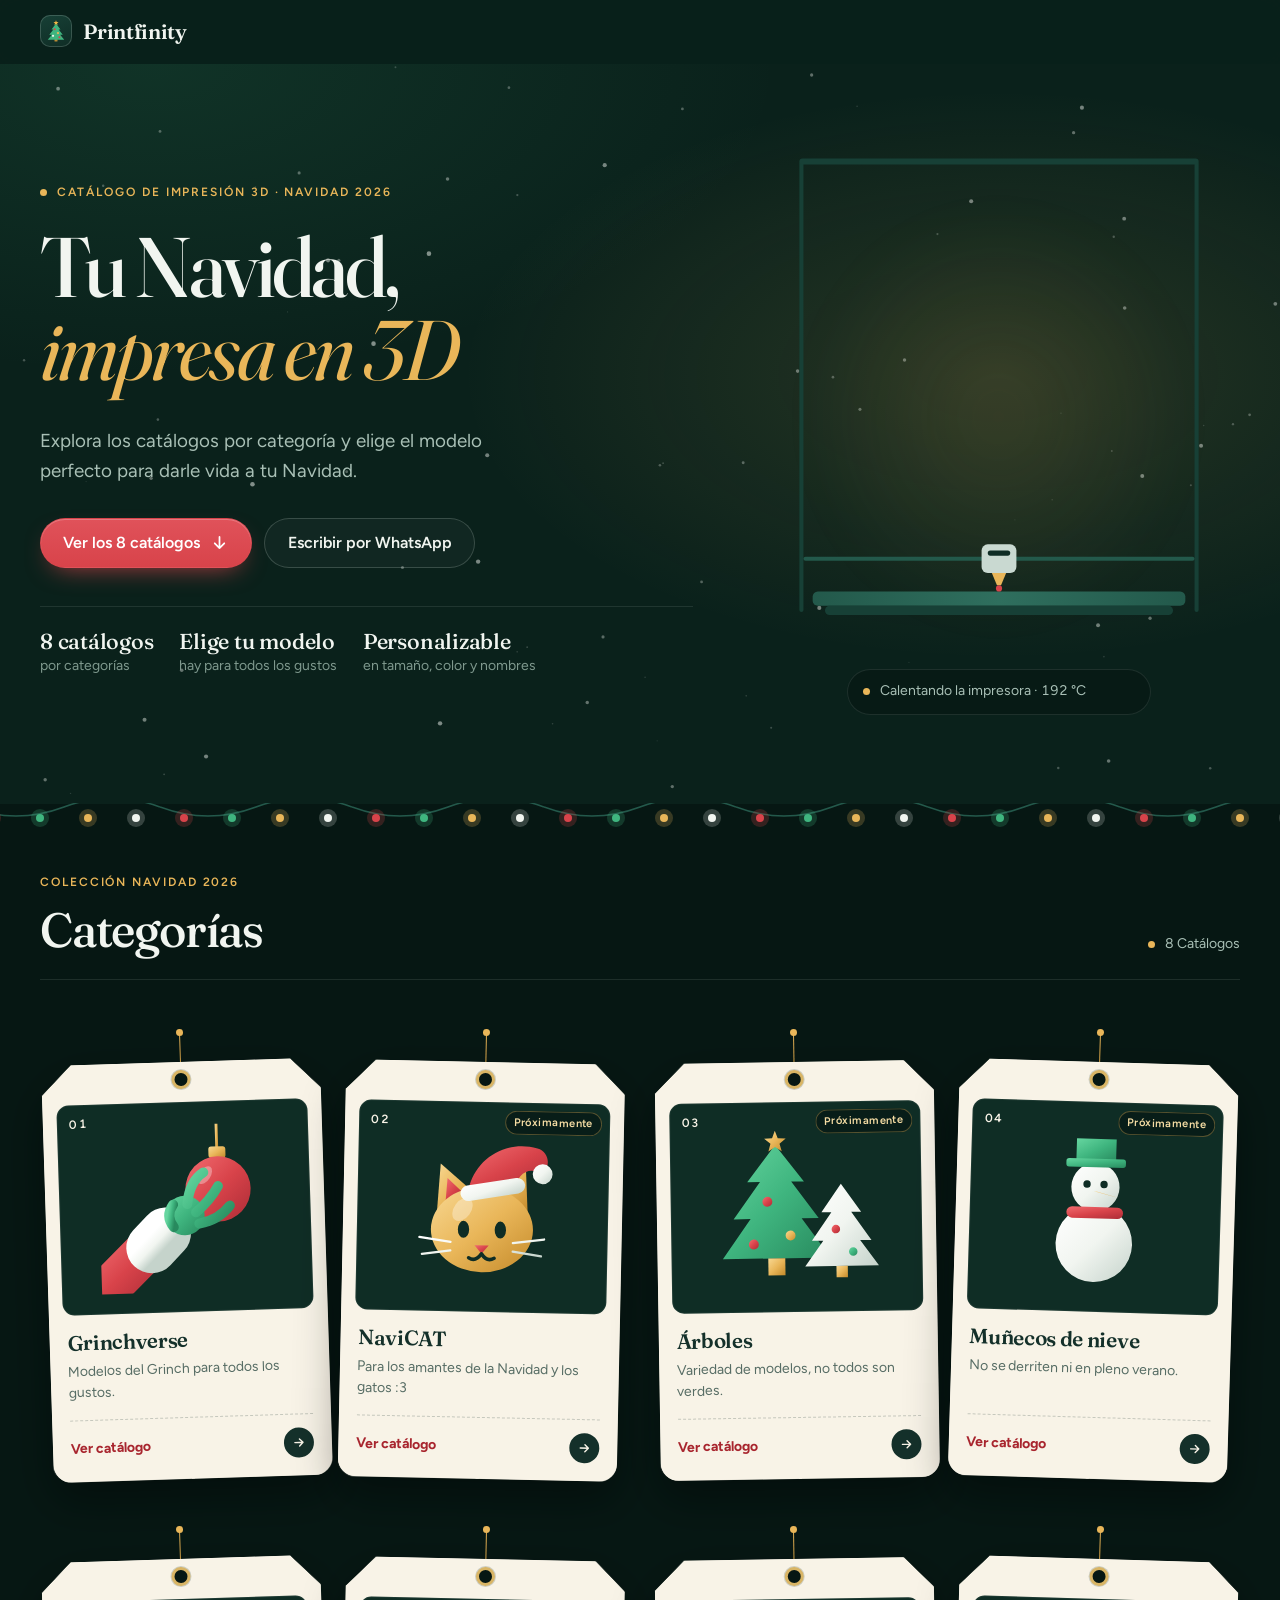
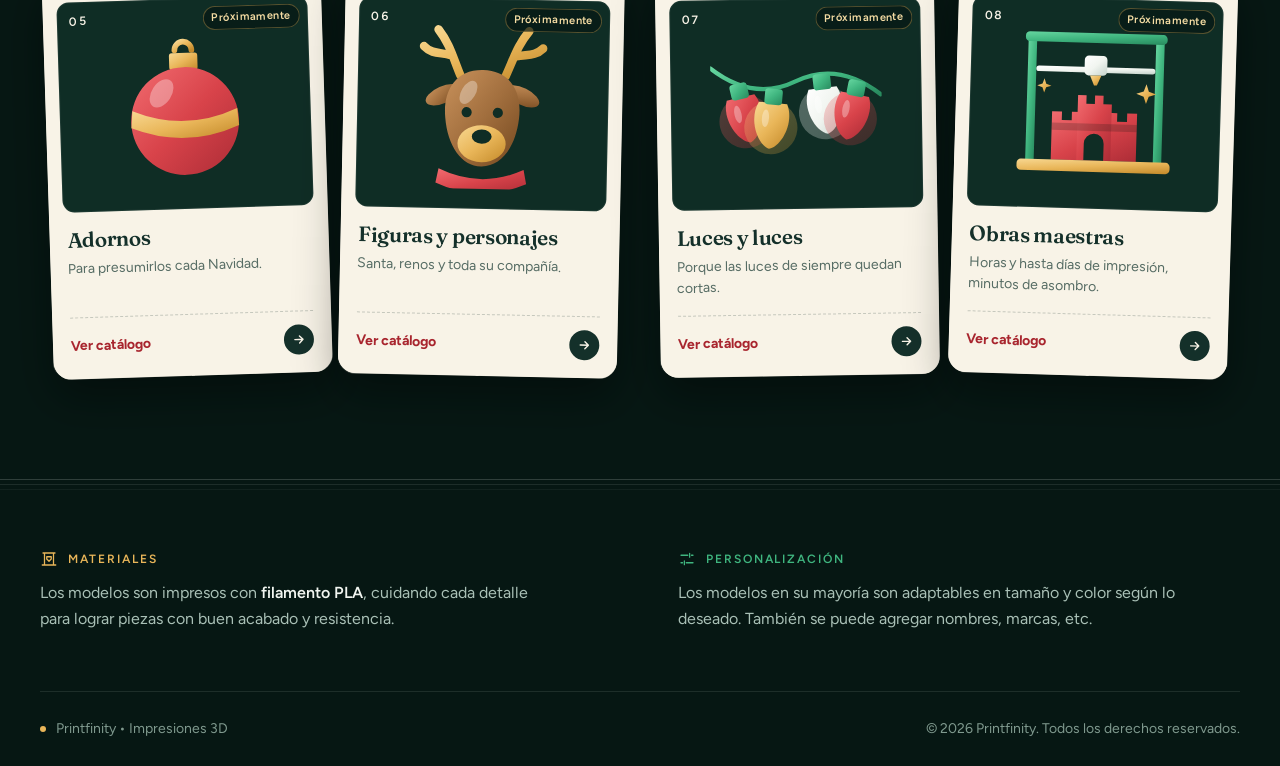
==== commit 600da88d: "Actualiza las 8 categorías, sus frases e ilustraciones Nuevo orden: Grinchverse, NaviCAT, Árboles, M" ====
--- a/index.html
+++ b/index.html
@@ -141,8 +141,8 @@
 </footer>
 
 <script src="assets/js/site-config.js?v=4"></script>
-<script src="assets/js/categories.js?v=9"></script>
-<script src="assets/js/art.js?v=12"></script>
+<script src="assets/js/categories.js?v=10"></script>
+<script src="assets/js/art.js?v=13"></script>
 <script src="assets/js/home.js?v=10"></script>
 </body>
 </html>
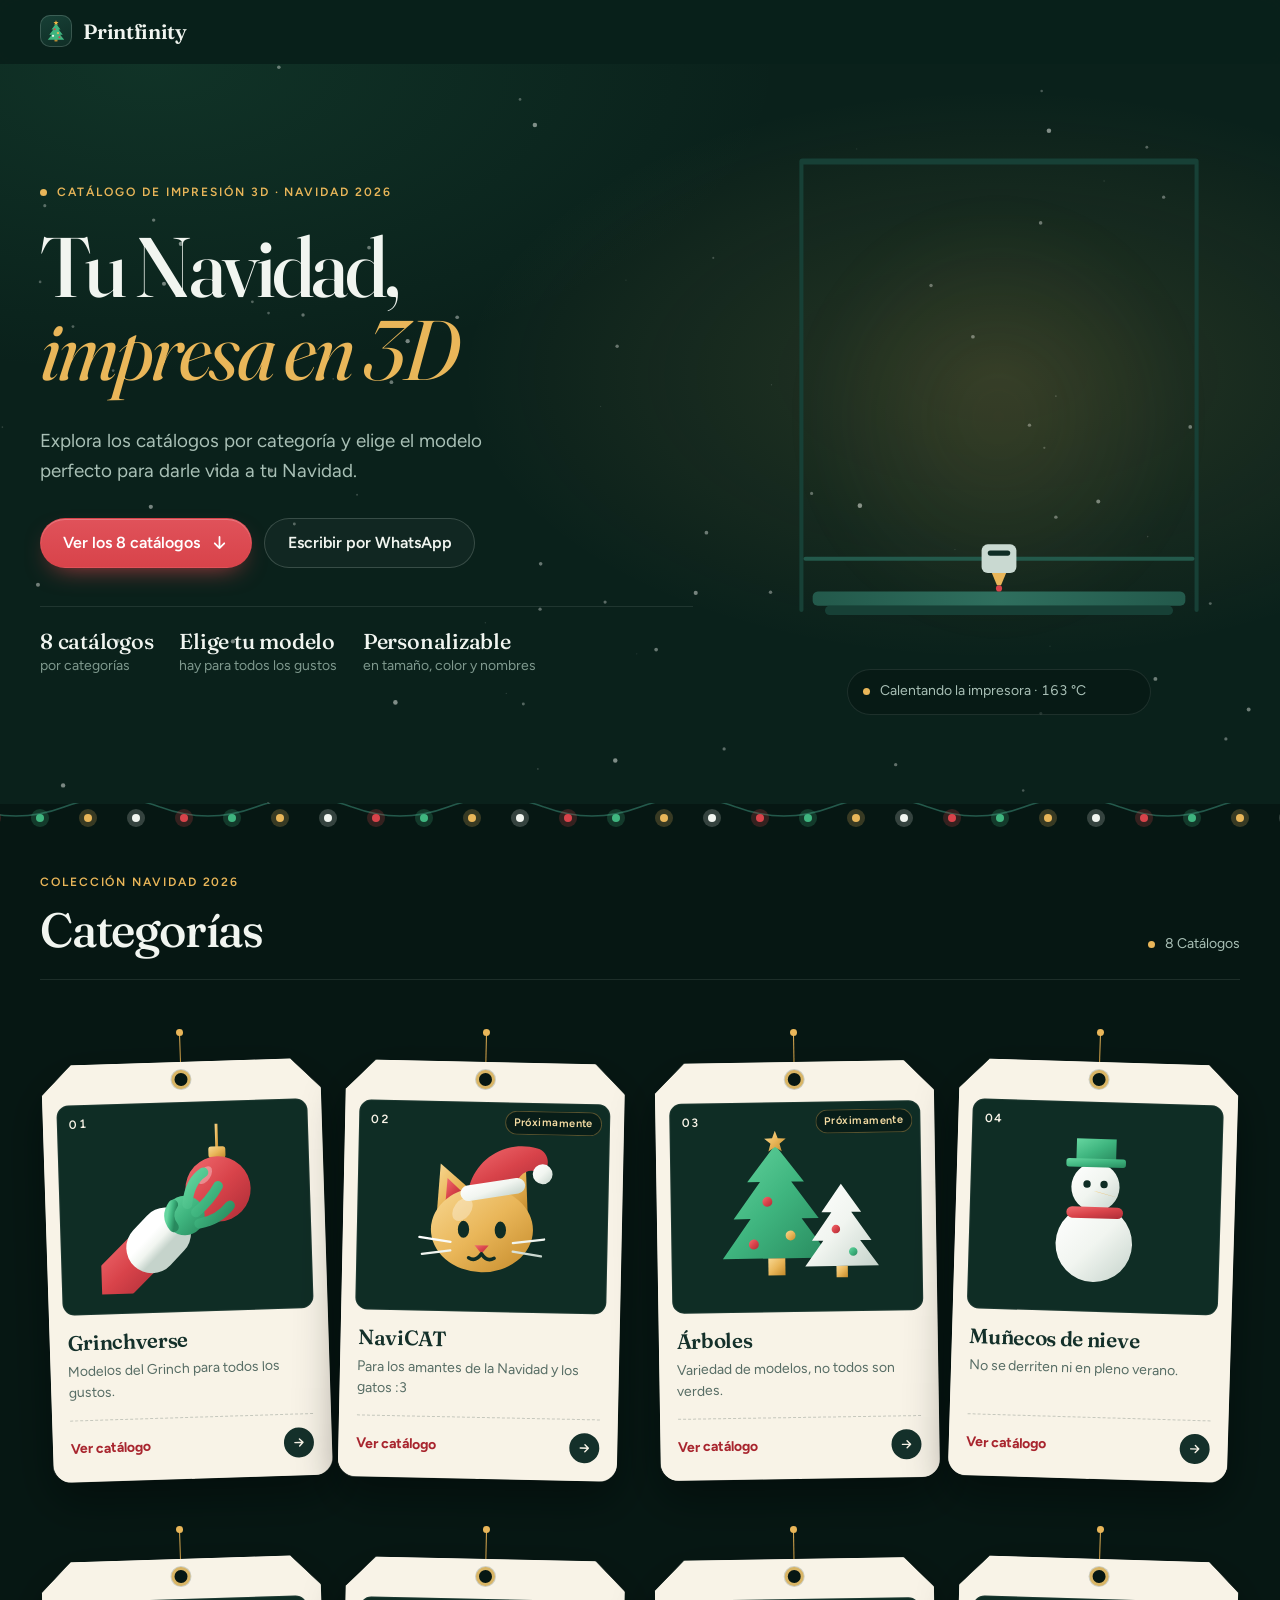
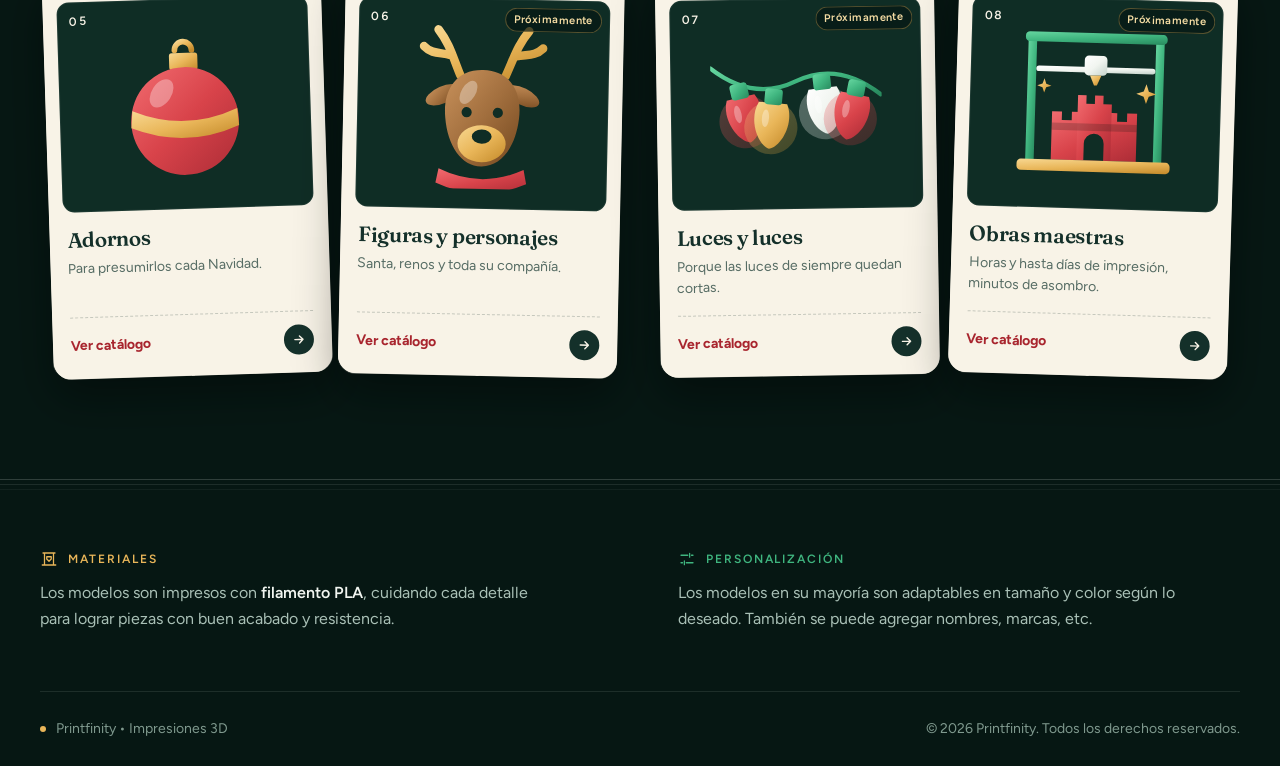
==== commit 3a1748d2: "Agrega los catálogos de Canva de Adornos y Muñecos de nieve Co-Authored-By: Claude Opus 5.5 <noreply" ====
--- a/index.html
+++ b/index.html
@@ -141,7 +141,7 @@
 </footer>
 
 <script src="assets/js/site-config.js?v=4"></script>
-<script src="assets/js/categories.js?v=10"></script>
+<script src="assets/js/categories.js?v=11"></script>
 <script src="assets/js/art.js?v=13"></script>
 <script src="assets/js/home.js?v=10"></script>
 </body>
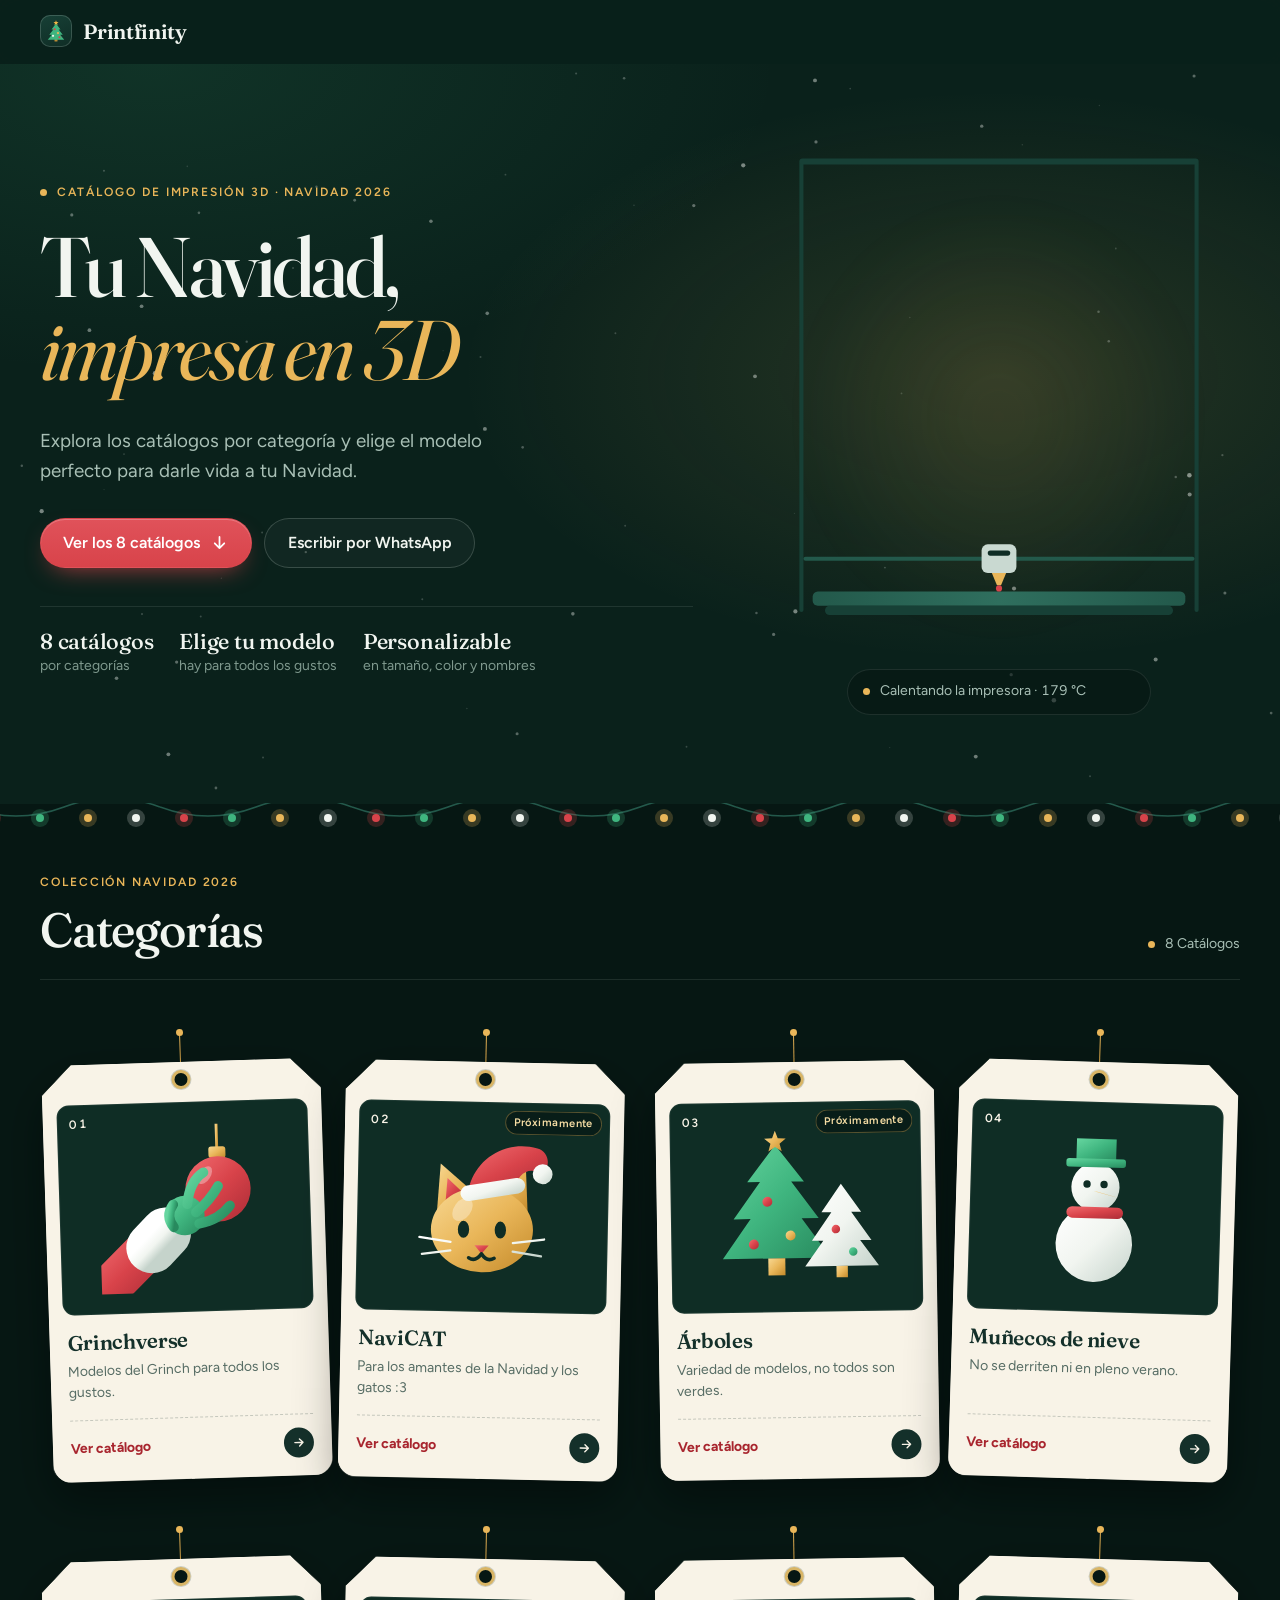
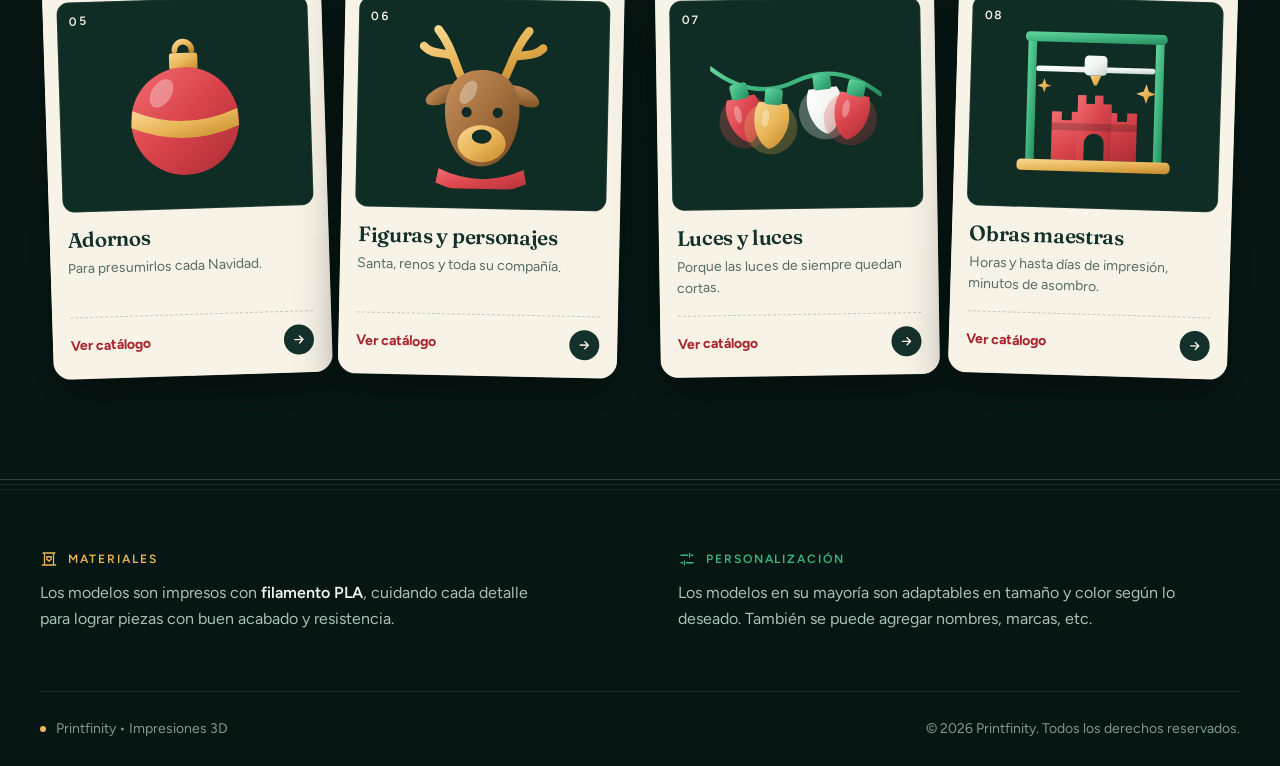
==== commit 41322281: "Agrega los catálogos de Canva de Obras maestras, Luces y Figuras Co-Authored-By: Claude Opus 5.5 <no" ====
--- a/index.html
+++ b/index.html
@@ -141,7 +141,7 @@
 </footer>
 
 <script src="assets/js/site-config.js?v=4"></script>
-<script src="assets/js/categories.js?v=11"></script>
+<script src="assets/js/categories.js?v=12"></script>
 <script src="assets/js/art.js?v=13"></script>
 <script src="assets/js/home.js?v=10"></script>
 </body>
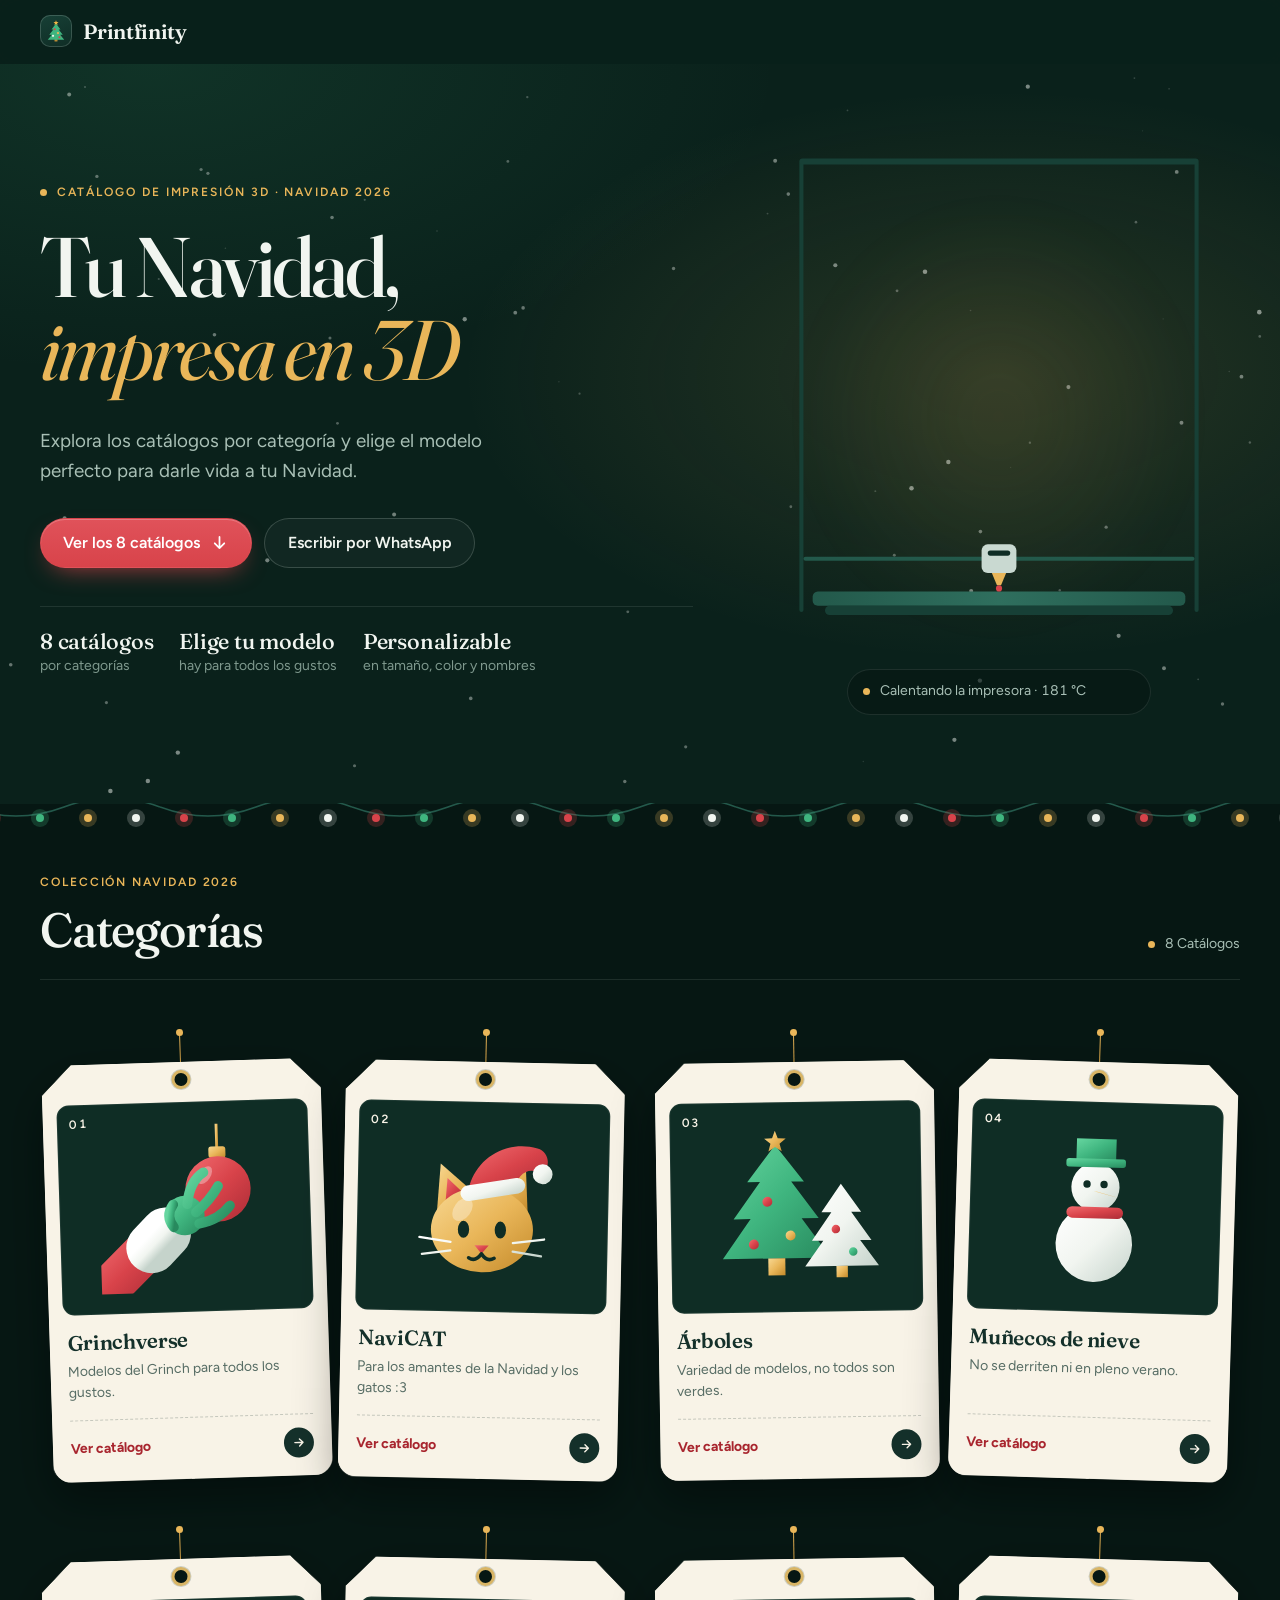
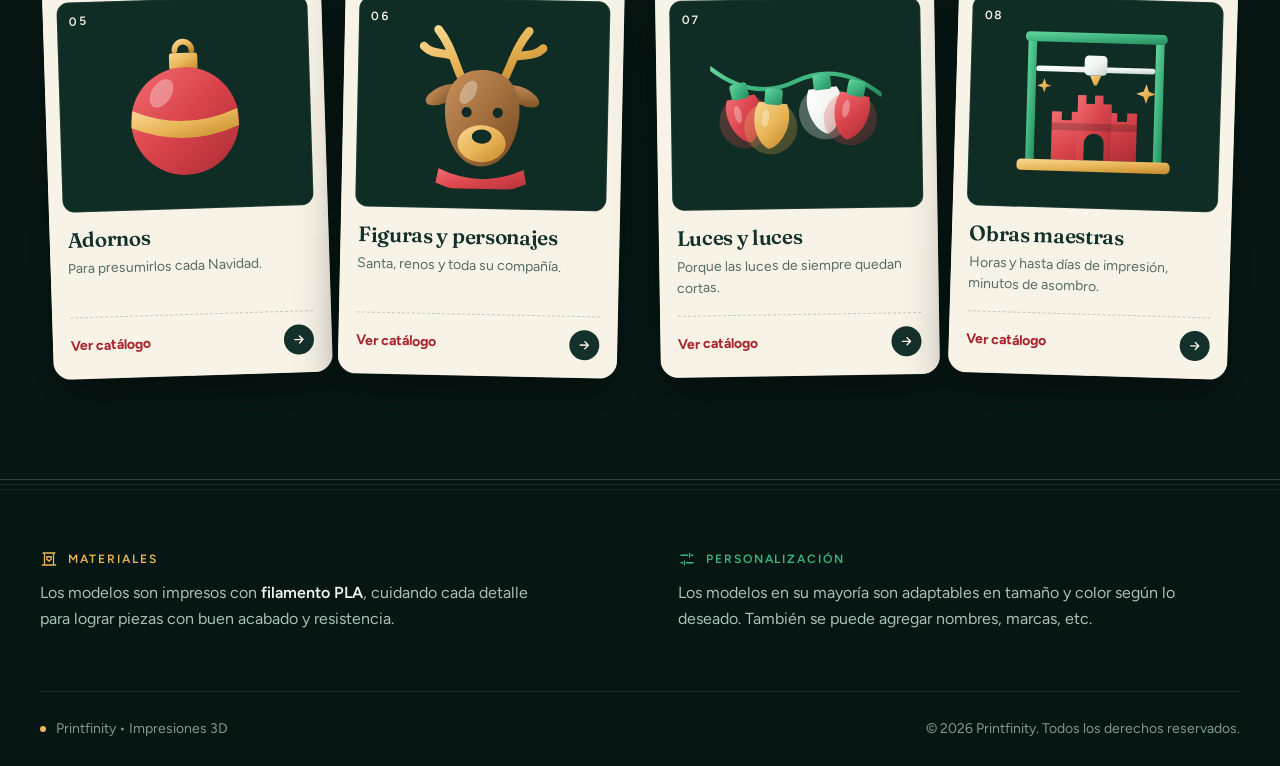
==== commit 41cb7a3d: "Agrega los catálogos de Canva de NaviCAT y Árboles Co-Authored-By: Claude Opus 5.5 <noreply@anthropi" ====
--- a/index.html
+++ b/index.html
@@ -141,7 +141,7 @@
 </footer>
 
 <script src="assets/js/site-config.js?v=4"></script>
-<script src="assets/js/categories.js?v=12"></script>
+<script src="assets/js/categories.js?v=13"></script>
 <script src="assets/js/art.js?v=13"></script>
 <script src="assets/js/home.js?v=10"></script>
 </body>
